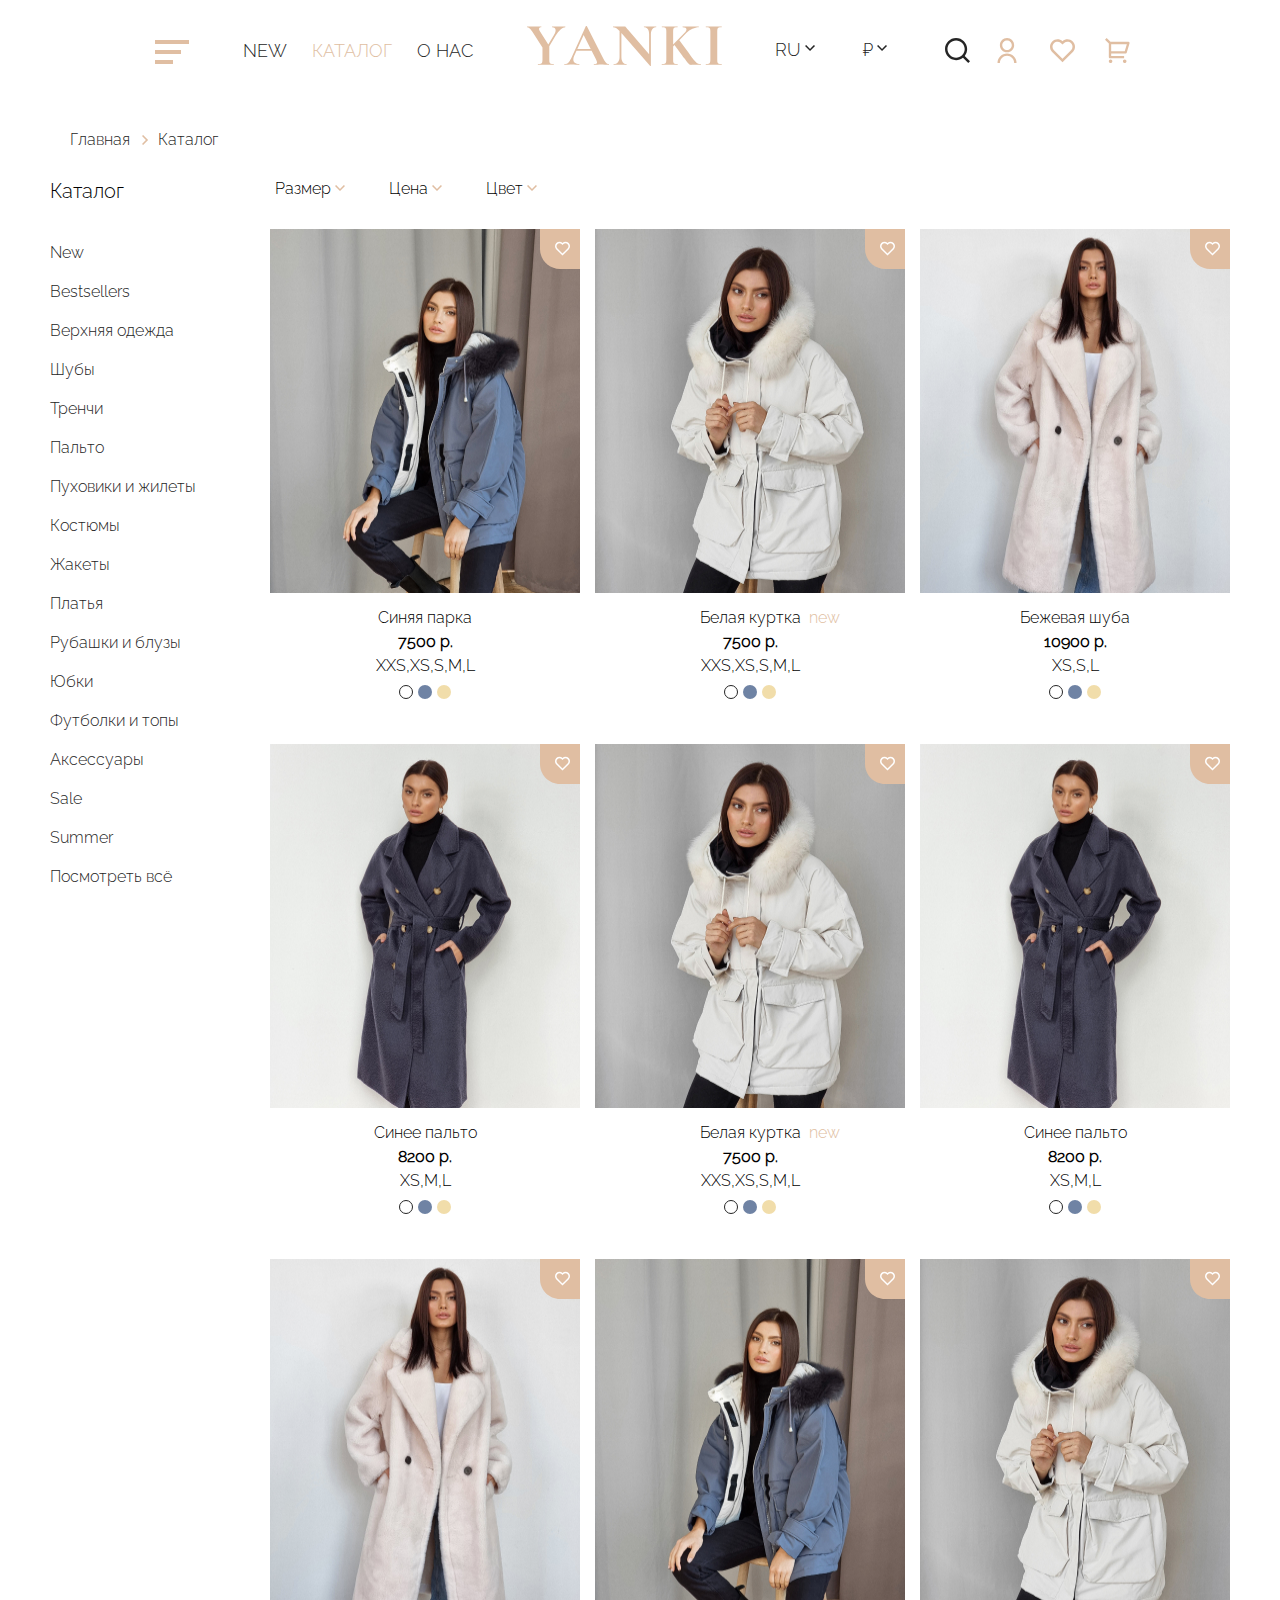
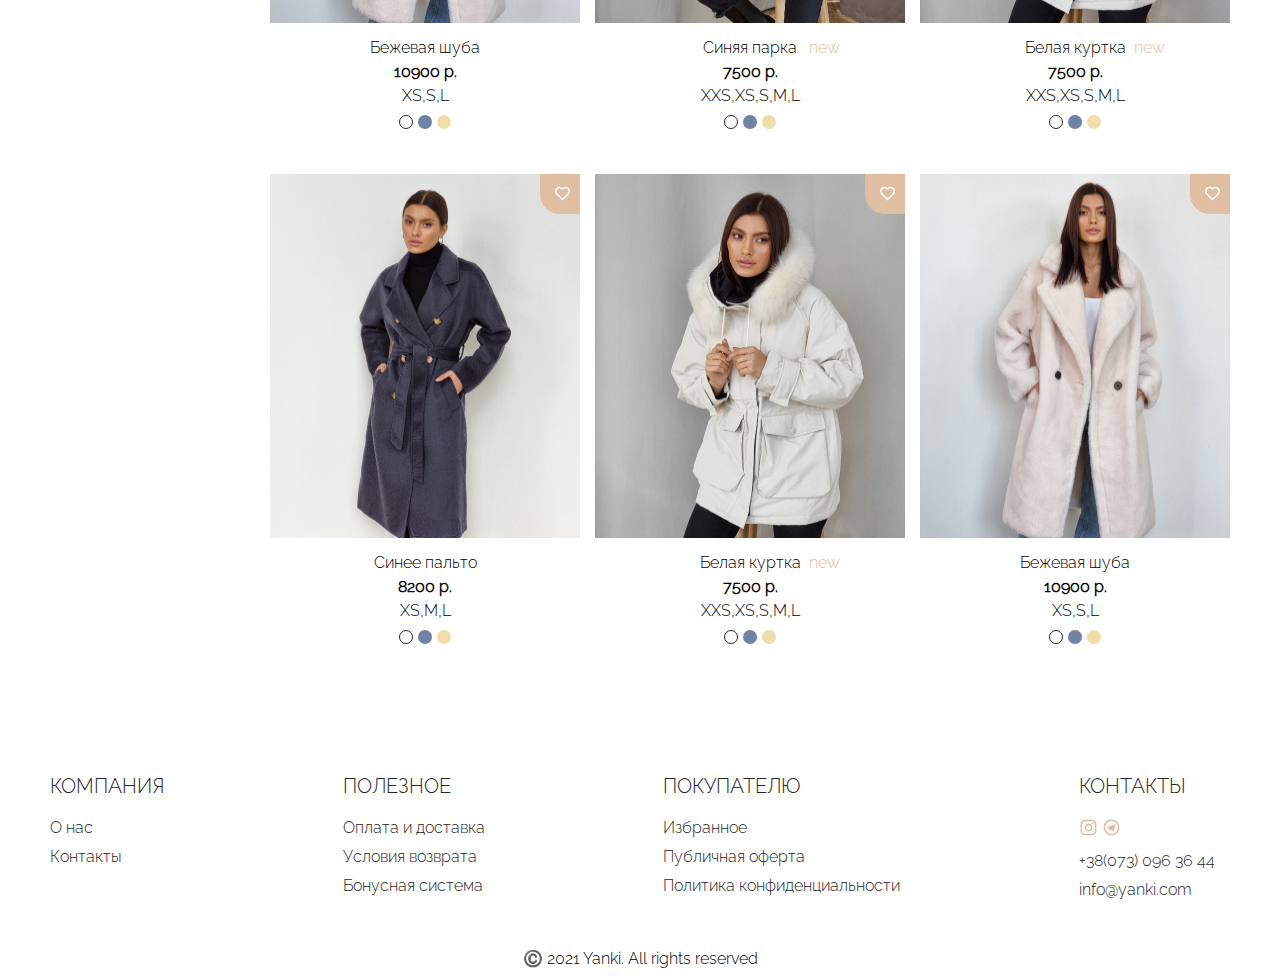
==== catalog.html @ 0de9059f "version13" ====
<!DOCTYPE html>
<html lang="ru">

<head>
    <meta charset="UTF-8">
    <meta name="viewport" content="width=device-width, initial-scale=1.0">
    <link rel="stylesheet" href="styles/style.css">
    <title>YANKI — Online fashion store | Catalog</title>
</head>

<body>
        <header class="header">
            <div class="header__inner header__catalog">
                <button class="header__burger-btn header__catalog-burger-btn" id="burger">
                    <span class="header__burger-item header__catalog-burger-item"></span>
                    <span class="header__burger-item header__catalog-burger-item"></span>
                    <span class="header__burger-item header__catalog-burger-item"></span>
                </button>
                <div class="header__menu-big header__catalog-menu-big">
                    <button class="header__menu-big-button header__catalog-menu-big-button" id="burger-close">
                        <span class="header__menu-big-btn header__catalog-menu-big-btn"></span>
                        <span class="header__menu-big-btn header__catalog-menu-big-btn"></span>
                    </button>                                                        
                    <ul class="header__menu-big-list header__catalog-menu-big-list">
                        <li class="header__menu-big-item header__hid">
                            <div class="header__hid header__srch"> 
                                <div class="">
                                    <input type="search" id="search-input" class="header__menu-search " placeholder="Введите ваш запрос">
                                    <div class="header__menu-search-icon">
                                        <svg width="20" height="20" viewBox="0 0 20 20" fill="none" xmlns="http://www.w3.org/2000/svg">
                                            <g clip-path="url(#clip0_443_88)">
                                            <path d="M15.7832 14.3911L20 18.6069L18.6069 20L14.3911 15.7832C12.8224 17.0407 10.8713 17.7246 8.86088 17.7218C3.96968 17.7218 0 13.7521 0 8.86088C0 3.96968 3.96968 0 8.86088 0C13.7521 0 17.7218 3.96968 17.7218 8.86088C17.7246 10.8713 17.0407 12.8224 15.7832 14.3911ZM13.8082 13.6605C15.0577 12.3756 15.7555 10.6532 15.7527 8.86088C15.7527 5.05267 12.6681 1.96909 8.86088 1.96909C5.05267 1.96909 1.96909 5.05267 1.96909 8.86088C1.96909 12.6681 5.05267 15.7527 8.86088 15.7527C10.6532 15.7555 12.3756 15.0577 13.6605 13.8082L13.8082 13.6605Z" fill="#252525"/>
                                            </g>
                                            <defs>
                                            <clipPath id="clip0_443_88">
                                            <rect width="20" height="20" fill="white"/>
                                            </clipPath>
                                            </defs>
                                            </svg>                                             
                                    </div>
                                </div>    
                                <div class="dropdown__currency header__hid" title="Изменить валюту" id="change-currency">
                                    <div class="dropdown__currency-button">
                                        <div class="dropdown__currency-btn">₽</div>
                                        <div class="dropdown__currency-icon">
                                            <svg width="18" height="18" viewBox="0 0 18 18" fill="none" xmlns="http://www.w3.org/2000/svg">
                                                <path d="M9 9.88906L12.8891 6L14 7.11094L9 12.1109L4 7.11094L5.11094 6L9 9.88906Z" fill="#E0BEA2"/>
                                                </svg>                               
                                        </div>
                                    </div> 
                                    <div class="dropdown__currency-content">
                                        <a href="#" class="dropdown__currency-item">$</a>
                                        <a href="#" class="dropdown__currency-item">€</a>
                                        <a href="#" class="dropdown__currency-item">₴</a>
                                    </div>
                                </div>                                    
                            </div>
                        </li> 
                        <li class="header__menu-big-item header__hid header__catalog-menu-big-item">
                            <a>
                                <img src="icons/login-burger.svg" alt="">
                                <span>ЛИЧНЫЙ КАБИНЕТ</span>
                            </a>  
                        </li>
                        <li class="header__menu-big-item header__hid header__catalog-menu-big-item">
                            <a href="catalog.html">NEW</a>
                        </li>
                        <li class="header__menu-big-item header__hid header__catalog-menu-big-item">
                            <a href="catalog.html">КАТАЛОГ</a>
                        </li>
                        <li class="header__menu-big-item header__hid header__catalog-menu-big-item">
                            <a href="">О НАС</a>
                        </li>                                                          
                        <li class="header__menu-big-item header__catalog-menu-big-item">
                            <a href="">ОПЛАТА И ДОСТАВКА</a>
                        </li>
                        <li class="header__menu-big-item header__catalog-menu-big-item">
                            <a href="info/obmen_i_vosvrat.html">УСЛОВИЯ ВОЗВРАТА</a>
                        </li>
                        <li class="header__menu-big-item header__catalog-menu-big-item">
                            <a href="#">КОНТАКТЫ</a>
                        </li>
                         <li class="header__menu-big-item header__menu-socials header__hid">
                            <div class="header__menu-icons">
                                <a href="https://www.instagram.com/" class="footer__col-item footer__contacts-item"><img src="icons/instagram.svg" alt="instagram"></a>
                                <a href="https://web.telegram.org/z/" class="footer__col-item footer__contacts-item "><img src="icons/telegram.svg" alt="telegram"></a>
                            </div>
                            <a href="tel:+380730963644" class="footer__col-item footer__contacts-item">+38(073) 096 36 44</a>
                            <a href="mailto:info@yanki.com" class="footer__col-item footer__contacts-item">info@yanki.com</a>
                         </li>                          
                    </ul>
                </div>

                <nav class="header__nav">                        
                    <ul class="header__nav-list header__hidden">
                        <li class="header__nav-item">
                            <a href="catalog.html">NEW</a>
                        </li>
                        <li class="header__nav-item">
                            <a href="catalog.html" class="header__nav-catalog">КАТАЛОГ</a>
                        </li>
                        <li class="header__nav-item">
                            <a href="#">О НАС</a>
                        </li>
                    </ul>
                    
                </nav>
                <div class="dropdown__lang header__hid" title="Изменить язык" id="change-lang">
                    <div class="dropdown__lang-button" id="drop-lang">
                        <a class="dropdown__lang-btn header__catalog-currency-btn">RU</a>
                        <div class="dropdown__lang-icon">
                            <svg width="19" height="18" viewBox="0 0 19 18" fill="none" xmlns="http://www.w3.org/2000/svg">
                                <path d="M9.0188 9.88906L12.9079 6L14.0188 7.11094L9.0188 12.1109L4.0188 7.11094L5.12973 6L9.0188 9.88906Z" fill="#252525"/>
                                </svg>
                                                                
                        </div>
                    </div>                            
                    <div class="dropdown__lang-content" id="lang-content">
                        <a href="#" class="dropdown__lang-item">EN</a>
                        <a href="#" class="dropdown__lang-item">EUR</a>
                        <a href="#" class="dropdown__lang-item">UAH</a>
                    </div>
                </div>
                <div class="header__logo logo">
                    <a href="index.html">
                        <svg width="195" height="40" viewBox="0 0 195 40" fill="none" xmlns="http://www.w3.org/2000/svg">
                            <path d="M38.26 0.42989C38.3419 0.42989 38.3828 0.552714 38.3828 0.798363C38.3828 1.04401 38.3419 1.16684 38.26 1.16684C36.9908 1.16684 35.435 1.9652 33.5926 3.56193C31.7503 5.11771 30.1126 7.08291 28.6796 9.45752L22.2927 20.1433V33.8383C22.2927 35.1075 22.3951 36.0287 22.5998 36.6018C22.8045 37.175 23.1935 37.564 23.7666 37.7687C24.3808 37.9734 25.3429 38.0757 26.653 38.0757C26.7758 38.0757 26.8373 38.1986 26.8373 38.4442C26.8373 38.6899 26.7758 38.8127 26.653 38.8127C25.3019 38.8127 24.2375 38.7922 23.4596 38.7513L18.8536 38.6899L14.3091 38.7513C13.4903 38.7922 12.3849 38.8127 10.9928 38.8127C10.911 38.8127 10.87 38.6899 10.87 38.4442C10.87 38.1986 10.911 38.0757 10.9928 38.0757C12.303 38.0757 13.2651 37.9734 13.8792 37.7687C14.4933 37.564 14.9028 37.175 15.1075 36.6018C15.3531 35.9877 15.4759 35.0665 15.4759 33.8383V21.433L6.50972 7.49232C4.99488 5.11771 3.72569 3.48004 2.70215 2.57933C1.71955 1.63767 0.880246 1.16684 0.184238 1.16684C0.0614125 1.16684 0 1.04401 0 0.798363C0 0.552714 0.0614125 0.42989 0.184238 0.42989L2.08802 0.491302C2.98874 0.573184 3.62334 0.614124 3.99181 0.614124C5.42477 0.614124 7.49232 0.573184 10.1945 0.491302L14.2477 0.42989C14.3296 0.42989 14.3705 0.552714 14.3705 0.798363C14.3705 1.04401 14.3296 1.16684 14.2477 1.16684C13.5517 1.16684 12.999 1.3306 12.5896 1.65814C12.2211 1.98567 12.0368 2.41556 12.0368 2.9478C12.0368 3.60287 12.3234 4.38076 12.8966 5.28148L21.3101 18.5466L26.9601 8.90481C28.0655 7.06244 28.6182 5.48619 28.6182 4.17605C28.6182 3.19345 28.3112 2.4565 27.697 1.9652C27.1238 1.43296 26.2845 1.16684 25.1791 1.16684C25.0563 1.16684 24.9949 1.04401 24.9949 0.798363C24.9949 0.552714 25.0563 0.42989 25.1791 0.42989L28.434 0.491302C30.3173 0.573184 31.9959 0.614124 33.4698 0.614124C34.1658 0.614124 35.0051 0.573184 35.9877 0.491302L38.26 0.42989Z" fill="#E0BEA2"/>
                            <path d="M81.765 38.0757C81.9697 38.0757 82.072 38.1986 82.072 38.4442C82.072 38.6899 81.9697 38.8127 81.765 38.8127C80.9461 38.8127 79.6769 38.7718 77.9574 38.6899C76.156 38.608 74.8663 38.567 74.0884 38.567C73.0649 38.567 71.8161 38.608 70.3422 38.6899C68.9502 38.7718 67.8448 38.8127 67.026 38.8127C66.8622 38.8127 66.7803 38.6899 66.7803 38.4442C66.7803 38.1986 66.8622 38.0757 67.026 38.0757C68.0905 38.0757 68.8479 37.9734 69.2982 37.7687C69.7895 37.523 70.0352 37.1136 70.0352 36.5404C70.0352 35.8444 69.6258 34.6776 68.8069 33.0399L64.6309 24.7492H49.5234L47.1283 30.0921C46.5961 31.2794 46.33 32.3849 46.33 33.4084C46.33 34.8823 46.8417 36.0287 47.8653 36.8475C48.9298 37.6663 50.3422 38.0757 52.1027 38.0757C52.3074 38.0757 52.4098 38.1986 52.4098 38.4442C52.4098 38.6899 52.3074 38.8127 52.1027 38.8127C51.3658 38.8127 50.3013 38.7718 48.9093 38.6899C47.3535 38.608 46.0024 38.567 44.8561 38.567C43.7506 38.567 42.42 38.608 40.8643 38.6899C39.4722 38.7718 38.3463 38.8127 37.4866 38.8127C37.3228 38.8127 37.2409 38.6899 37.2409 38.4442C37.2409 38.1986 37.3228 38.0757 37.4866 38.0757C38.6329 38.0757 39.5951 37.8506 40.373 37.4002C41.1508 36.9089 41.9287 36.0696 42.7066 34.8823C43.4845 33.654 44.4057 31.8526 45.4702 29.478L58.7967 0.184239C58.8786 0.0614129 59.0628 0 59.3494 0C59.6769 0 59.8612 0.0614129 59.9021 0.184239L75.2552 30.3992C76.6882 33.306 77.8755 35.3122 78.8172 36.4176C79.7588 37.523 80.7414 38.0757 81.765 38.0757ZM50.3218 23.0297H63.7097L56.6473 9.02764L50.3218 23.0297Z" fill="#E0BEA2"/>
                            <path d="M129.164 0.42989C129.246 0.42989 129.287 0.552714 129.287 0.798363C129.287 1.04401 129.246 1.16684 129.164 1.16684C127.527 1.16684 126.237 1.8219 125.295 3.13204C124.354 4.40123 123.883 6.12078 123.883 8.29069V39.7339C123.883 39.8567 123.781 39.9386 123.576 39.9795C123.412 40.0205 123.289 40 123.207 39.9181L94.4049 7.12385V31.0133C94.4049 33.1832 94.8553 34.9028 95.756 36.172C96.6567 37.4411 97.9054 38.0757 99.5021 38.0757C99.584 38.0757 99.625 38.1986 99.625 38.4442C99.625 38.6899 99.584 38.8127 99.5021 38.8127C98.3558 38.8127 97.4755 38.7922 96.8614 38.7513L93.5451 38.6899L89.7376 38.7513C89.0415 38.7922 88.0385 38.8127 86.7283 38.8127C86.6055 38.8127 86.5441 38.6899 86.5441 38.4442C86.5441 38.1986 86.6055 38.0757 86.7283 38.0757C88.5298 38.0757 89.9423 37.4411 90.9658 36.172C92.0303 34.9028 92.5625 33.1832 92.5625 31.0133V5.03582C91.2115 3.56192 90.0446 2.55885 89.062 2.02661C88.1204 1.45343 87.1378 1.16684 86.1142 1.16684C86.0323 1.16684 85.9914 1.04401 85.9914 0.798363C85.9914 0.552714 86.0323 0.42989 86.1142 0.42989L88.6935 0.491302C89.2258 0.532243 90.0037 0.552714 91.0272 0.552714L95.6946 0.491302C96.2678 0.450361 96.9638 0.42989 97.7826 0.42989C98.1101 0.42989 98.3558 0.511772 98.5195 0.675537C98.6833 0.839303 98.9699 1.18731 99.3793 1.71955C100.075 2.66121 100.567 3.2958 100.853 3.62334L122.102 28.1269V8.29069C122.102 6.07984 121.652 4.33982 120.751 3.07063C119.85 1.80143 118.601 1.16684 117.005 1.16684C116.923 1.16684 116.882 1.04401 116.882 0.798363C116.882 0.552714 116.923 0.42989 117.005 0.42989L119.645 0.491302C120.956 0.573184 122.061 0.614124 122.962 0.614124C123.781 0.614124 124.927 0.573184 126.401 0.491302L129.164 0.42989Z" fill="#E0BEA2"/>
                            <path d="M173.771 38.0757C173.894 38.0757 173.956 38.1986 173.956 38.4442C173.956 38.6899 173.894 38.8127 173.771 38.8127H166.893C166.238 38.8127 165.685 38.8332 165.235 38.8741C164.785 38.9151 164.416 38.9355 164.13 38.9355C163.475 38.9355 162.901 38.7922 162.41 38.5056C161.96 38.1781 161.387 37.6049 160.691 36.7861C160.036 35.9673 158.848 34.391 157.129 32.0573C156.924 31.7707 156.678 31.4637 156.392 31.1361C156.146 30.7677 155.859 30.3582 155.532 29.9079L147.487 19.0993L146.136 20.4504V33.8383C146.136 35.1075 146.238 36.0287 146.443 36.6018C146.648 37.175 147.037 37.564 147.61 37.7687C148.224 37.9734 149.186 38.0757 150.496 38.0757C150.66 38.0757 150.742 38.1986 150.742 38.4442C150.742 38.6899 150.66 38.8127 150.496 38.8127C149.145 38.8127 148.081 38.7922 147.303 38.7513L142.697 38.6899L138.152 38.7513C137.333 38.7922 136.228 38.8127 134.836 38.8127C134.754 38.8127 134.713 38.6899 134.713 38.4442C134.713 38.1986 134.754 38.0757 134.836 38.0757C136.146 38.0757 137.108 37.9734 137.722 37.7687C138.336 37.564 138.746 37.175 138.951 36.6018C139.196 35.9877 139.319 35.0665 139.319 33.8383V5.4043C139.319 4.17605 139.196 3.27534 138.951 2.70215C138.746 2.12897 138.336 1.74002 137.722 1.53531C137.149 1.28966 136.228 1.16684 134.959 1.16684C134.836 1.16684 134.775 1.04401 134.775 0.798363C134.775 0.552714 134.836 0.42989 134.959 0.42989L138.214 0.491302C140.097 0.573184 141.591 0.614124 142.697 0.614124C143.925 0.614124 145.481 0.573184 147.364 0.491302L150.496 0.42989C150.619 0.42989 150.68 0.552714 150.68 0.798363C150.68 1.04401 150.619 1.16684 150.496 1.16684C149.227 1.16684 148.285 1.28966 147.671 1.53531C147.098 1.78096 146.689 2.21085 146.443 2.82497C146.238 3.39816 146.136 4.29887 146.136 5.52712V18.5466L157.681 6.75538C158.869 5.56807 159.462 4.48311 159.462 3.50051C159.462 2.76356 159.135 2.19038 158.48 1.78096C157.825 1.37155 156.903 1.16684 155.716 1.16684C155.593 1.16684 155.532 1.04401 155.532 0.798363C155.532 0.552714 155.593 0.42989 155.716 0.42989L158.603 0.491302C160.404 0.573184 162.083 0.614124 163.638 0.614124C165.317 0.614124 167.057 0.573184 168.858 0.491302L171.622 0.42989C171.745 0.42989 171.806 0.552714 171.806 0.798363C171.806 1.04401 171.745 1.16684 171.622 1.16684C169.739 1.16684 167.671 1.71955 165.419 2.82497C163.168 3.88946 161.12 5.32242 159.278 7.12385L152.338 14.1863L161.428 26.4688C164.089 30.2764 166.074 32.9785 167.385 34.5752C168.736 36.131 169.821 37.1136 170.639 37.523C171.458 37.8915 172.502 38.0757 173.771 38.0757Z" fill="#E0BEA2"/>
                            <path d="M190.247 33.8383C190.247 35.1075 190.349 36.0287 190.554 36.6018C190.759 37.175 191.147 37.564 191.721 37.7687C192.335 37.9734 193.297 38.0757 194.607 38.0757C194.73 38.0757 194.791 38.1986 194.791 38.4442C194.791 38.6899 194.73 38.8127 194.607 38.8127C193.256 38.8127 192.191 38.7922 191.414 38.7513L186.746 38.6899L182.202 38.7513C181.383 38.7922 180.277 38.8127 178.885 38.8127C178.804 38.8127 178.763 38.6899 178.763 38.4442C178.763 38.1986 178.804 38.0757 178.885 38.0757C180.196 38.0757 181.158 37.9734 181.772 37.7687C182.386 37.564 182.795 37.175 183 36.6018C183.246 35.9877 183.369 35.0665 183.369 33.8383V5.4043C183.369 4.17605 183.246 3.27534 183 2.70215C182.795 2.12897 182.386 1.74002 181.772 1.53531C181.158 1.28966 180.196 1.16684 178.885 1.16684C178.804 1.16684 178.763 1.04401 178.763 0.798363C178.763 0.552714 178.804 0.42989 178.885 0.42989L182.202 0.491302C184.085 0.573184 185.6 0.614124 186.746 0.614124C188.015 0.614124 189.592 0.573184 191.475 0.491302L194.607 0.42989C194.73 0.42989 194.791 0.552714 194.791 0.798363C194.791 1.04401 194.73 1.16684 194.607 1.16684C193.338 1.16684 192.396 1.28966 191.782 1.53531C191.168 1.78096 190.759 2.21085 190.554 2.82497C190.349 3.39816 190.247 4.29887 190.247 5.52712V33.8383Z" fill="#E0BEA2"/>
                            </svg>                            
                    </a>
                </div>
                <div class="header__dropdown dropdown header__inactive">
                    <div class="dropdown__lang" title="Изменить язык" id="change-lang">
                        <div class="dropdown__lang-button">
                            <div class="dropdown__lang-btn header__catalog-currency-btn">RU</div>
                            <div class="dropdown__lang-icon">
                                <svg width="19" height="18" viewBox="0 0 19 18" fill="none" xmlns="http://www.w3.org/2000/svg">
                                    <path d="M9.0188 9.88906L12.9079 6L14.0188 7.11094L9.0188 12.1109L4.0188 7.11094L5.12973 6L9.0188 9.88906Z" fill="#252525"/>
                                    </svg>                                                                    
                            </div>
                        </div>                            
                        <div class="dropdown__lang-content">
                            <a href="#" class="dropdown__lang-item">EN</a>
                            <a href="#" class="dropdown__lang-item">EUR</a>
                            <a href="#" class="dropdown__lang-item">UAH</a>
                        </div>
                    </div>
                    <div class="dropdown__currency header__hidden" title="Изменить валюту" id="change-currency">
                        <div class="dropdown__currency-button">
                            <div class="dropdown__currency-btn header__catalog-currency-btn">₽</div>
                            <div class="dropdown__currency-icon">
                                <svg width="19" height="18" viewBox="0 0 19 18" fill="none" xmlns="http://www.w3.org/2000/svg">
                                    <path d="M9.0188 9.88906L12.9079 6L14.0188 7.11094L9.0188 12.1109L4.0188 7.11094L5.12973 6L9.0188 9.88906Z" fill="#252525"/>
                                    </svg>                                                                   
                            </div>
                        </div> 
                        <div class="dropdown__currency-content">
                            <a href="#" class="dropdown__currency-item">$</a>
                            <a href="#" class="dropdown__currency-item">€</a>
                            <a href="#" class="dropdown__currency-item">₴</a>
                        </div>
                    </div>
                </div>
                <div class="header__user-nav">
                    <a class="header__user-item--search header__hidden">
                        <img src="icons/search-burger.svg" alt="" class="header__user-search-icon">
                        <input type="search" id="search-input" class="header__user-search" placeholder="Введите ваш запрос">
                    </a>
                    <a class="header__user-item header__hidden">
                        <img src="icons/login-color.svg" alt="">
                    </a>
                    <a class="header__user-item">
                        <img src="icons/fav-color.svg" alt="">
                    </a>
                    <a class="header__user-item">
                        <img src="icons/basket-color.svg" alt="">
                    </a>
                </div>
            </div>
        </header>
    <main>
        <div class="catalog">
            <div class="wrapper catalog__wrapper">
                <div class="catalog__breadcrumbs">
                    <div class="breadcrumbs">
                        <a href="index.html" class="breadcrumbs__item">Главная</a>
                        <div class="breadcrumbs__delimiter"></div>
                        <a href="catalog.html" class="breadcrumbs__item">Каталог</a>
                        <a href="" class="breadcrumbs__item"></a>
                    </div>
                </div>
                <div class="catalog__columns">
                    <div class="catalog-column--sidebar">
                        <div class="sidebar">
                            <div class="sidebar__button">
                                <div class="sidebar__heading">Каталог</div>
                                <div class="sidebar__icon">
                                    <svg width="18" height="18" viewBox="0 0 18 18" fill="none" xmlns="http://www.w3.org/2000/svg">
                                        <path d="M9 9.88903L12.8891 5.99997L14 7.11091L9 12.1109L4 7.1109L5.11094 5.99997L9 9.88903Z" fill="white"/>
                                        </svg>
                                </div>                                                                   
                            </div>                            
                            <div class="sidebar__items">
                                <a href="" class="sidebar__item">New</a>
                                <a href="" class="sidebar__item">Bestsellers</a>
                                <a href="" class="sidebar__item">Верхняя одежда</a>
                                <a href="" class="sidebar__item">Шубы</a>
                                <a href="" class="sidebar__item">Тренчи</a>
                                <a href="" class="sidebar__item">Пальто</a>
                                <a href="" class="sidebar__item">Пуховики и жилеты</a>
                                <a href="" class="sidebar__item">Костюмы</a>
                                <a href="" class="sidebar__item">Жакеты</a>
                                <a href="" class="sidebar__item">Платья</a>
                                <a href="" class="sidebar__item">Рубашки и блузы</a>
                                <a href="" class="sidebar__item">Юбки</a>
                                <a href="" class="sidebar__item">Футболки и топы</a>
                                <a href="" class="sidebar__item">Аксессуары</a>
                                <a href="" class="sidebar__item">Sale</a>
                                <a href="" class="sidebar__item">Summer</a>
                                <a href="catalog.html" class="sidebar__item">Посмотреть всё</a>
                            </div>
                        </div>
                    </div>
                    <div class="catalog__column catalog-list">
                        <div class="catalog-list__filters">
                            <div class="filters">
                                <div class="filters__size filters__inner" id="change-size">
                                    <div class="filters__size-button filters__button">
                                        <div class="filters__size-btn">Размер</div>
                                        <div class="filters__size-icon">
                                            <svg width="18" height="18" viewBox="0 0 18 18" fill="none" xmlns="http://www.w3.org/2000/svg">
                                                <path d="M9 9.88906L12.8891 6L14 7.11094L9 12.1109L4 7.11094L5.11094 6L9 9.88906Z" fill="#E0BEA2"/>
                                                </svg>                                                                                   
                                        </div>
                                    </div> 
                                    <div class="filters__size-content filters__content">
                                        <div class="filters__size-item">XXS</div>
                                        <div class="filters__size-item">XS</div>
                                        <div class="filters__size-item">S</div>
                                        <div class="filters__size-item">M</div>
                                        <div class="filters__size-item">L</div>
                                    </div>
                                </div>
                                
                                <div class="filters__price filters__inner" id="change-price">
                                    <div class="filters__price-button filters__button">
                                        <div class="filters__price-btn">Цена</div>
                                        <div class="filters__price-icon">
                                            <svg width="18" height="18" viewBox="0 0 18 18" fill="none" xmlns="http://www.w3.org/2000/svg">
                                                <path d="M9 9.88906L12.8891 6L14 7.11094L9 12.1109L4 7.11094L5.11094 6L9 9.88906Z" fill="#E0BEA2"/>
                                                </svg>                                                                                   
                                        </div>
                                    </div> 
                                    <div class="filters__price-content filters__content">
                                        <div class="filters__price-item">0 ₽ - 2 499 ₽</div>
                                        <div class="filters__price-item">2 500 ₽ - 4 999 ₽</div>
                                        <div class="filters__price-item">5 000 ₽ - 7 499 ₽</div>
                                        <div class="filters__price-item">7 500 ₽ - 9 999 ₽</div>
                                        <div class="filters__price-item">10 000 ₽ - 12 449 ₽</div>
                                        <div class="filters__price-item">12 500 ₽ - 14 999 ₽</div>
                                        <div class="filters__price-item">15 000 ₽ - 17 499 ₽</div>
                                        <div class="filters__price-item">17 000 ₽ - 19 999 ₽</div>
                                    </div>
                                </div>

                                <div class="filters__colors filters__inner" id="change-price">
                                    <div class="filters__colors-button filters__button">
                                        <div class="filters__colors-btn">Цвет</div>
                                        <div class="filters__colors-icon">
                                            <svg width="18" height="18" viewBox="0 0 18 18" fill="none" xmlns="http://www.w3.org/2000/svg">
                                                <path d="M9 9.88906L12.8891 6L14 7.11094L9 12.1109L4 7.11094L5.11094 6L9 9.88906Z" fill="#E0BEA2"/>
                                                </svg>                                                                                   
                                        </div>
                                    </div> 
                                    <div class="filters__colors-content filters__content">
                                        <div class="filters__colors-item">Бежевый</div>
                                        <div class="filters__colors-item">Белый</div>
                                        <div class="filters__colors-item">Голубой</div>
                                        <div class="filters__colors-item">Зеленый</div>
                                        <div class="filters__colors-item">Коричневый</div>
                                        <div class="filters__colors-item">Кофейный</div>
                                        <div class="filters__colors-item">Молочный</div>
                                        <div class="filters__colors-item">Оранжевый</div>
                                        <div class="filters__colors-item">Серый</div>
                                        <div class="filters__colors-item">Синий</div>
                                        <div class="filters__colors-item">Желтый</div>
                                        <div class="filters__colors-item">Фиолетовый</div>
                                        <div class="filters__colors-item">Черный</div>
                                    </div>
                                </div>                        
                              </div>
                        </div>
                        <section class="shop-items"></section>
                        <template id="item-template" class="catalog-list__template">
                            <div class="catalog-list__shop-item" id="shop-item">
                                <div class="catalog-list__photo">
                                    <img src="" class="" id="shop-image"  class="catalog-list__image">
                                    <div class="catalog-list__heart">
                                        <img src="icons/heart-bg.svg" alt="">
                                    </div>   
                                </div>                                                           
                              <div class="catalog-list__content">
                                <div class="catalog-list__tags" id="shop-tag"></div>
                                <h2 class="catalog-list__title" id="shop-title"></h2>
                                <span class="catalog-list__price" id="shop-price"></span>
                                <span class="catalog-list__size" id="shop-size"></span>
                                <span class="catalog-list__colors" id="shop-colors">
                                    <span class="catalog-list__colors catalog-list__colors--white"></span>
                                    <span class="catalog-list__colors catalog-list__colors--blue"></span>
                                    <span class="catalog-list__colors catalog-list__colors--yellow"></span>
                                </span>
                              </div>
                            </div>
                        </template>
                    </div>
                </div>
            </div>
        </div>
        </div>
    </main>
    <footer class="footer">
        <div class="wrapper">
            <div class="footer__container">

                <div class="footer__col footer__company-col">
                    <div class="footer__company-button footer__button">
                        <div class="footer__col-heading">Компания</div>  
                        <div class="footer__icon footer__company-icon">
                            <svg width="18" height="18" viewBox="0 0 18 18" fill="none" xmlns="http://www.w3.org/2000/svg">
                            <path d="M9 9.88906L12.8891 6L14 7.11094L9 12.1109L4 7.11094L5.11094 6L9 9.88906Z" fill="#E0BEA2"/>
                            </svg>
                        </div>
                    </div>
                    <div class="footer__content footer__company-content">
                        <a href="" class="footer__col-item footer__company-item">О нас</a>
                        <a href="" class="footer__col-item footer__company-item">Контакты</a>
                    </div>
                </div>

                <div class="footer__col footer__help-col">
                    <div class="footer__help-button footer__button">
                        <div class="footer__col-heading">Полезное</div>  
                        <div class="footer__icon footer__help-icon">
                            <svg width="18" height="18" viewBox="0 0 18 18" fill="none" xmlns="http://www.w3.org/2000/svg">
                            <path d="M9 9.88906L12.8891 6L14 7.11094L9 12.1109L4 7.11094L5.11094 6L9 9.88906Z" fill="#E0BEA2"/>
                            </svg>
                        </div>
                    </div>
                    <div class="footer__content footer__help-content">
                        <a href="" class="footer__col-item footer__user-info-item">Оплата и доставка</a>
                        <a href="info/obmen_i_vosvrat.html" class="footer__col-item footer__user-info-item">Условия возврата</a>
                        <a href="" class="footer__col-item footer__user-info-item">Бонусная система</a>
                    </div>                        
                </div>

                <div class="footer__col footer__user-info-col">
                    <div class="footer__user-info-button footer__button">
                        <div class="footer__col-heading">Покупателю</div>  
                        <div class="footer__icon footer__user-info-icon">
                            <svg width="18" height="18" viewBox="0 0 18 18" fill="none" xmlns="http://www.w3.org/2000/svg">
                            <path d="M9 9.88906L12.8891 6L14 7.11094L9 12.1109L4 7.11094L5.11094 6L9 9.88906Z" fill="#E0BEA2"/>
                            </svg>
                        </div>
                    </div>
                    <div class="footer__content footer__user-info-content">
                        <a href="" class="footer__col-item footer__user-info-item">Избранное</a>
                        <a href="" class="footer__col-item footer__user-info-item">Публичная оферта</a>
                        <a href="" class="footer__col-item footer__user-info-item">Политика конфиденциальности</a>
                    </div>                        
                </div>

                <div class="footer__col footer__contacts-col">
                    <div class="footer__col-heading footer__contacts-heading">Контакты</div>
                    <div class="footer__socials footer__contacts-socials">
                        <a href="https://www.instagram.com/" class="footer__col-item footer__contacts-item"><img src="icons/instagram.svg" alt="instagram"></a>
                        <a href="https://web.telegram.org/z/" class="footer__col-item footer__contacts-item"><img src="icons/telegram.svg" alt="telegram"></a>
                    </div>
                    <a href="tel:+380730963644" class="footer__col-item footer__contacts-item">+38(073) 096 36 44</a>
                    <a href="mailto:info@yanki.com" class="footer__col-item footer__contacts-item">info@yanki.com</a>
                </div>
            </div>
            <div class="footer__rights">©️ 2021 Yanki. All rights reserved</div>
        </div>
    </footer>

</body>
<script src="https://code.jquery.com/jquery-3.7.1.min.js"></script>
<script src="scripts/main.js"></script>
<script src="scripts/catalog.js"></script>
<script src="scripts/slick.min.js"></script>
<script src="scripts/slider.js"></script>
</html>
---- styles/style.css ----
.banner {
  padding: 329px 0 453px 0;
  color: var(--color1);
}
.banner__title {
  margin: 0 auto 41px;
  font-size: 2.9rem;
  line-height: 54px;
  font-weight: 300;
}
.banner__txt {
  text-transform: uppercase;
  position: relative;
}
.banner__txt::after {
  content: "";
  background-image: url("../icons/arrow-right.svg");
  background-repeat: no-repeat;
  position: absolute;
  display: block;
  width: 20px;
  height: 20px;
  right: calc(50% - 105px);
  top: 0;
}
.banner__txt::before {
  content: "";
  height: 1px;
  width: 120px;
  background-color: var(--color1);
  position: absolute;
  top: -20px;
  left: calc(50% - 50px);
}
.banner__txt:hover::after {
  background-image: url("../icons/arrow-right-hover.svg");
  background-repeat: no-repeat;
  position: absolute;
  display: block;
  width: 20px;
  height: 20px;
  right: calc(50% - 105px);
  top: 0;
}

@media screen and (max-width: 420px) {
  .banner {
    padding: 329px 20px 453px;
  }
}
:root {
  --color1: #FFFFFF;
  --color2: rgba(224, 190, 162, 0.75);
  --color3: #E0BEA2;
  --color4: #252525;
  --color5: #6F83A4;
}

* {
  margin: 0;
  padding: 0;
  box-sizing: border-box;
}

@font-face {
  font-family: "Raleway-Light";
  src: url(../fonts/static/Raleway-Light.ttf);
  font-weight: 300;
}
@font-face {
  font-family: "Raleway-ExtraLight";
  src: url(../fonts/static/Raleway-ExtraLight.ttf);
}
a {
  text-decoration: none;
  color: var(--color1);
}

html {
  font-size: 16px;
  font-family: "Raleway-Light", "Raleway-ExtraLight", sans-serif;
  text-align: center;
}

.wrapper {
  max-width: 1440px;
  margin: 0 auto;
  padding: 0 150px;
}

@media (max-width: 1300px) {
  .wrapper {
    padding: 0 50px;
  }
}
@media (max-width: 1000px) {
  .wrapper {
    padding: 0 50px;
  }
}
@media (max-width: 700px) {
  .wrapper {
    padding: 0 20px;
  }
}
.breadcrumbs {
  display: flex;
  align-items: center;
  max-width: 1140px;
  margin: 0 auto;
  padding: 30px 0;
}
.breadcrumbs__item {
  color: var(--color4);
}
.breadcrumbs__item:not(:last-of-type) {
  margin-right: 28px;
}
.breadcrumbs__delimiter {
  position: relative;
}
.breadcrumbs__delimiter::after {
  content: "";
  background-image: url(../icons/delimiter-arrow.svg);
  background-repeat: no-repeat;
  display: block;
  position: absolute;
  width: 18px;
  height: 18px;
  left: -16px;
  top: -4.5px;
}

.button {
  height: 50px;
  color: var(--color1);
  background-color: var(--color3);
  border: none;
  text-transform: uppercase;
  margin-bottom: 20px;
  cursor: pointer;
}
.button:hover {
  background-color: rgb(204, 168, 138);
}

.catalog-list__shop-item {
  max-width: 310px;
  display: flex;
  flex-direction: column;
  cursor: pointer;
  position: relative;
  margin-bottom: 30px;
}
.catalog-list__photo {
  margin-bottom: 15px;
}
.catalog-list__photo img {
  width: 100%;
  height: 100%;
}
.catalog-list__heart {
  position: absolute;
  right: 0;
  top: 0;
}
.catalog-list__heart::after {
  content: "";
  background-image: url(../icons/heart.svg);
  background-repeat: no-repeat;
  position: relative;
  width: 15px;
  height: 15px;
  display: block;
  top: -32px;
  right: -15px;
}
.catalog-list__content {
  display: flex;
  flex-direction: column;
  position: relative;
}
.catalog-list__title {
  font-size: 1rem;
  font-weight: 300;
}
.catalog-list__tags {
  position: absolute;
  color: var(--color3);
  right: calc(50% - 90px);
}
.catalog-list__price {
  font-weight: 700;
  margin: 5px 0;
}
.catalog-list__colors {
  margin-top: 5px;
  display: flex;
  justify-content: center;
}
.catalog-list__colors--white {
  width: 14px;
  height: 14px;
  background-color: var(--color1);
  border-radius: 50%;
  border: 1px solid var(--color4);
  margin-right: 5px;
}
.catalog-list__colors--blue {
  width: 14px;
  height: 14px;
  background-color: #6F83A4;
  border-radius: 50%;
  margin-right: 5px;
}
.catalog-list__colors--yellow {
  width: 14px;
  height: 14px;
  background-color: #F1DDAA;
  border-radius: 50%;
}

.catalog {
  padding-bottom: 100px;
}
.catalog__columns {
  display: flex;
  justify-content: space-between;
}

@media screen and (max-width: 1350px) {
  .catalog__wrapper {
    padding: 0 50px;
  }
}
@media screen and (max-width: 1150px) {
  .catalog__columns {
    flex-direction: column;
  }
}
@media screen and (max-width: 1050px) {
  .catalog__wrapper {
    padding: 0 20px;
  }
}
.categories {
  padding: 89px 0 111px;
}
.categories__heading {
  margin-bottom: 50px;
  font-size: 2.2rem;
  color: var(--color4);
  font-weight: 300;
  text-align: left;
}

.category-slide {
  overflow: hidden;
  cursor: pointer;
  position: relative;
}
.category-slide:not(:last-child) {
  margin-right: 15px;
}
.category-slide__image-box {
  overflow: hidden;
}
.category-slide__image img {
  max-width: 273.75px;
  max-height: 450px;
  height: 100%;
  width: 100%;
  -o-object-fit: contain;
     object-fit: contain;
  -o-object-position: top;
     object-position: top;
}
.category-slide__text {
  display: flex;
  justify-content: center;
  align-items: center;
  color: var(--color1);
  text-align: justify;
  font-size: 1.25rem;
  position: absolute;
  width: 100%;
  height: 40px;
  bottom: 0;
  padding: 10px;
  background: rgba(224, 190, 162, 0.75);
}

.category-slider {
  display: flex;
}
.category-slider__arrows {
  position: relative;
}
.category-slider__arrows .slick-arrow {
  position: absolute;
  z-index: 1;
  background-color: var(--color3);
  width: 40px;
  height: 40px;
  font-size: 0;
  border: none;
  cursor: pointer;
}
.category-slider__arrows .slick-next {
  right: 3%;
  bottom: -250px;
}
.category-slider__arrows .slick-next::after {
  content: "";
  background-image: url("../icons/arrow-next.svg");
  background-repeat: no-repeat;
  width: 24px;
  height: 30px;
  position: absolute;
  top: 6px;
  right: 5px;
}
.category-slider__arrows .slick-prev {
  left: 2%;
  bottom: -250px;
}
.category-slider__arrows .slick-prev::after {
  content: "";
  background-image: url("../icons/arrow-prev.svg");
  width: 24px;
  height: 30px;
  position: absolute;
  background-repeat: no-repeat;
  top: 6px;
  right: 7px;
}

@media (max-width: 800px) {
  .category-slider__arrows .slick-next {
    bottom: -200px;
  }
  .category-slider__arrows .slick-prev {
    bottom: -200px;
  }
}
@media (max-width: 600px) {
  .category-slider__arrows .slick-next {
    right: 30px;
  }
}
@media (max-width: 400px) {
  .category-slider__arrows .slick-next {
    bottom: -150px;
  }
  .category-slider__arrows .slick-prev {
    bottom: -150px;
  }
}
.container-background {
  background-image: url(../img/banner.jpg);
  background-repeat: no-repeat;
  background-size: cover;
}

.dropdown__lang {
  margin-right: 43px;
  position: relative;
}
.dropdown__lang:hover .dropdown__lang-content {
  display: block;
}
.dropdown__lang:hover .dropdown__lang-icon {
  transform: rotate(180deg);
}
.dropdown__lang-button {
  display: flex;
  cursor: pointer;
}
.dropdown__lang-button:hover {
  border-bottom: 1px solid var(--color3);
}
.dropdown__lang-btn {
  font-size: 1.15rem;
}
.dropdown__lang-icon {
  transition: all 0.5s;
}
.dropdown__lang-content {
  display: none;
  position: absolute;
  min-width: 40px;
  z-index: 1;
}
.dropdown__lang-item {
  display: block;
  border-bottom: none;
  font-size: 1.15rem;
}
.dropdown__lang-item:hover {
  border-bottom: 1px solid var(--color3);
}
.dropdown__lang-item:not(:last-child) {
  margin-bottom: 6px;
}
.dropdown__lang-item:first-child {
  margin-top: 6px;
}
.dropdown__currency {
  position: relative;
}
.dropdown__currency:hover .dropdown__currency-content {
  display: block;
}
.dropdown__currency:hover .dropdown__currency-icon {
  transform: rotate(180deg);
}
.dropdown__currency-button {
  display: flex;
  cursor: pointer;
}
.dropdown__currency-button:hover {
  border-bottom: 1px solid var(--color3);
}
.dropdown__currency-btn {
  font-size: 1.15rem;
}
.dropdown__currency-icon {
  transition: all 0.5s;
}
.dropdown__currency-content {
  display: none;
  position: absolute;
  min-width: 30px;
  z-index: 1;
}
.dropdown__currency-item {
  display: block;
  border-bottom: none;
  font-size: 1.15rem;
}
.dropdown__currency-item:hover {
  border-bottom: 1px solid var(--color3);
}
.dropdown__currency-item:not(:last-child) {
  margin-bottom: 6px;
}
.dropdown__currency-item:first-child {
  margin-top: 6px;
}

@media screen and (max-width: 1200px) {
  .dropdown__lang {
    margin-right: 23px;
  }
}
@media screen and (max-width: 800px) {
  .dropdown {
    margin-right: 10px;
  }
}
.filters {
  display: flex;
  padding-bottom: 30px;
}
.filters__inner {
  display: flex;
}
.filters__inner:not(:last-child) {
  margin-right: 30px;
}
.filters__button {
  display: flex;
  cursor: pointer;
  height: 20px;
  padding: 0 5px;
}
.filters__size {
  position: relative;
}
.filters__size:hover .filters__size-content {
  display: block;
}
.filters__size:hover .filters__size-icon {
  transform: rotate(180deg);
}
.filters__content {
  top: 20px;
  padding: 10px;
}
.filters__size-icon {
  transition: all 0.5s;
}
.filters__size-content {
  background-color: var(--color1);
  display: none;
  position: absolute;
  top: 20px;
  min-width: 85px;
  z-index: 1;
  border-radius: 10px;
  border: 1px solid var(--color3);
}
.filters__size-item {
  display: block;
  border-bottom: none;
}
.filters__size-item:hover {
  border-bottom: 1px solid var(--color3);
}
.filters__size-item:not(:last-child) {
  margin-bottom: 6px;
}
.filters__price {
  position: relative;
}
.filters__price:hover .filters__price-content {
  display: block;
}
.filters__price:hover .filters__price-icon {
  transform: rotate(180deg);
}
.filters__price-icon {
  transition: all 0.5s;
}
.filters__price-content {
  background-color: var(--color1);
  display: none;
  position: absolute;
  min-width: 160px;
  z-index: 1;
  border: 1px solid var(--color3);
  border-radius: 5px;
}
.filters__price-item {
  display: block;
  border-bottom: none;
}
.filters__price-item:hover {
  border-bottom: 1px solid var(--color3);
}
.filters__price-item:not(:last-child) {
  margin-bottom: 6px;
}
.filters__colors {
  position: relative;
}
.filters__colors:hover .filters__colors-content {
  display: block;
}
.filters__colors:hover .filters__colors-icon {
  transform: rotate(180deg);
}
.filters__colors-icon {
  transition: all 0.5s;
}
.filters__colors-content {
  background-color: var(--color1);
  display: none;
  position: absolute;
  min-width: 120px;
  z-index: 1;
  border: 1px solid var(--color3);
  border-radius: 5px;
}
.filters__colors-item {
  display: block;
  border-bottom: none;
}
.filters__colors-item:hover {
  border-bottom: 1px solid var(--color3);
}
.filters__colors-item:not(:last-child) {
  margin-bottom: 6px;
}

.footer {
  padding: 0 0 10px;
}
.footer__container {
  display: flex;
  justify-content: space-between;
  text-align: left;
}
.footer__col {
  display: flex;
  flex-direction: column;
  color: var(--color4);
  margin-right: 15px;
}
.footer__button {
  display: flex;
  align-items: center;
}
.footer__icon {
  display: none;
}
.footer__col-heading {
  text-transform: uppercase;
  font-size: 1.25rem;
  margin-bottom: 20px;
  font-weight: 300;
}
.footer__col-item {
  color: var(--color4);
}
.footer__col-item:not(:last-child) {
  margin-bottom: 10px;
}
.footer__content {
  display: flex;
  flex-direction: column;
}
.footer__socials {
  margin-bottom: 10px;
}
.footer__rights {
  margin-top: 50px;
}

@media screen and (max-width: 600px) {
  .footer__container {
    flex-direction: column;
    justify-content: center;
    align-items: center;
    text-align: center;
  }
  .footer__col {
    margin-right: 0;
    display: block;
    width: 100%;
  }
  .footer__contacts-item {
    display: block;
    margin: 0 !important;
    padding: 0 !important;
  }
  .footer__contacts-socials {
    display: flex;
    justify-content: center;
    margin: 0 !important;
    padding: 0 !important;
  }
  .footer__button {
    border-bottom: 1px solid var(--color4);
    display: flex;
    justify-content: center;
  }
  .footer__col-heading {
    cursor: pointer;
    margin: 20px 0 5px;
  }
  .footer__contacts-heading {
    border-bottom: none;
  }
  .footer__content {
    display: none;
    width: 100%;
    z-index: 2;
    bottom: -80px;
    background-color: var(--color1);
    border: 1px solid var(--color3);
    border-radius: 5px;
  }
  .footer__company-content {
    position: absolute;
  }
  .footer__help-content {
    position: absolute;
  }
  .footer__col-item {
    padding: 10px 0;
  }
  .footer__icon {
    display: block;
    transition: all 0.5s;
    height: 20px;
    position: absolute;
    right: 0;
  }
  .footer__company-col {
    position: relative;
    display: block;
  }
  .footer__company-col:hover .footer__company-content {
    display: block;
  }
  .footer__company-col:hover .footer__company-icon {
    transform: rotate(180deg);
  }
  .footer__company-item {
    display: block;
    margin: 0 !important;
  }
  .footer__company-item:hover {
    border-bottom: 1px solid var(--color3);
    background-color: rgb(253, 251, 245);
  }
  .footer__help-col {
    display: block;
    position: relative;
  }
  .footer__help-col:hover .footer__help-content {
    display: block;
    bottom: -135px;
  }
  .footer__help-col:hover .footer__help-icon {
    transform: rotate(180deg);
  }
  .footer__help-item {
    display: block;
    margin: 0 !important;
  }
  .footer__help-item:hover {
    border-bottom: 1px solid var(--color3);
    background-color: rgb(253, 251, 245);
  }
  .footer__user-info-col {
    display: block;
    position: relative;
  }
  .footer__user-info-col:hover .footer__user-info-content {
    display: block;
  }
  .footer__user-info-col:hover .footer__user-info-icon {
    transform: rotate(180deg);
  }
  .footer__user-info-item {
    display: block;
  }
  .footer__user-info-item:hover {
    border-bottom: 1px solid var(--color3);
    background-color: rgb(253, 251, 245);
  }
}
.form {
  display: flex;
  flex-direction: column;
  max-width: 600px;
  margin: 0 auto;
}
.form__heading {
  margin-bottom: 50px;
  font-size: 2.25rem;
  font-weight: 300;
  color: var(--color4);
}
.form__text-entry {
  margin-bottom: 20px;
  height: 50px;
  text-align: center;
  color: var(--color4);
  font-weight: 200;
  border: 0.5px solid var(--color4);
}
.form__text-entry:focus {
  outline-color: var(--color3);
}
.form__text {
  color: var(--color4);
}

@media screen and (max-width: 700px) {
  .form {
    padding: 0 20px;
  }
}
.header {
  padding: 24px 150px;
  position: relative;
}
.header__catalog a {
  color: var(--color4);
}
.header__catalog-burger-item {
  background-color: var(--color3) !important;
}
.header__catalog-menu-big-item {
  color: var(--color4) !important;
}
.header__catalog-currency-btn {
  color: var(--color4) !important;
}
.header__nav-catalog {
  color: var(--color3) !important;
}
.header__catalog-menu-big-btn {
  background-color: var(--color3) !important;
}
.header__inner {
  display: flex;
  justify-content: space-between;
  align-items: center;
  max-width: 1140px;
  margin: 0 auto;
}
.header__burger-btn {
  position: relative;
  width: 40px;
  height: 40px;
  border: none;
  background-color: transparent;
  cursor: pointer;
}
.header__menu-big-button {
  position: relative;
  width: 40px;
  height: 40px;
  border: none;
  background-color: transparent;
  cursor: pointer;
  margin-right: 110px;
}
.header__menu-big-btn {
  position: absolute;
  height: 4px;
  background-color: var(--color1);
  left: 0;
}
.header__menu-big-btn:nth-child(1) {
  width: 34px;
  transform: rotate(45deg);
}
.header__menu-big-btn:nth-child(2) {
  width: 34px;
  transform: rotate(-45deg);
}
.header__burger-item {
  position: absolute;
  height: 4px;
  background-color: var(--color1);
  left: 5px;
}
.header__burger-item:nth-child(1) {
  width: 34px;
  transform: translateY(-10px);
}
.header__burger-item:nth-child(2) {
  width: 26px;
}
.header__burger-item:nth-child(3) {
  width: 18px;
  transform: translateY(10px);
}
.header__menu-big {
  display: flex;
  position: absolute;
  align-items: center;
  width: 100%;
  max-width: 800px;
  top: -130px;
  padding: 20px 0;
  background-color: transparent;
  transition: transform 1s;
  z-index: 3;
}
.header__menu-big-list {
  display: flex;
  align-items: center;
}
.header__menu-big-item {
  color: var(--color1);
  list-style: none;
}
.header__menu-big-item:not(:last-of-type) {
  margin-right: 25px;
}
.header__nav {
  position: relative;
}
.header__nav-list {
  display: flex;
}
.header__nav-item {
  list-style: none;
  font-size: 1.15rem;
}
.header__nav-item:not(:last-child) {
  margin-right: 25px;
}
.header__dropdown {
  display: flex;
  color: var(--color1);
}
.header__user-nav {
  display: flex;
  justify-content: space-around;
}
.header__user-item {
  cursor: pointer;
  display: flex;
  position: relative;
}
.header__user-item--search {
  margin-right: 30px;
  display: flex;
}
.header__user-item--search:hover {
  cursor: pointer;
}
.header__user-item--search:hover .header__user-search {
  display: block;
}
.header__user-item:not(:last-child) {
  margin-right: 30px;
}
.header__user-search {
  position: absolute;
  display: none;
  max-width: 200px;
  top: 60px;
  height: 30px;
  border-radius: 20px;
  border: 0.5px solid var(--color4);
  padding-left: 20px;
  transform: translatex(-50px);
  transition: all;
}
.header__user-search:focus {
  outline-color: var(--color3);
}
.header__hid {
  display: none;
}

.header.open .header__menu-big {
  transform: translateY(170px);
}

@media (max-width: 1200px) {
  .header {
    padding: 24px 50px;
  }
}
@media (max-width: 900px) {
  .header {
    padding: 18px 20px;
  }
}
@media (max-width: 800px) {
  .header__hidden {
    display: none;
  }
  .header__hid {
    display: block;
  }
  .header__inactive {
    display: none;
  }
  .header__menu-big {
    flex-direction: column;
    transform: translateX(-800px);
    top: 70px;
    background-color: var(--color1);
    padding: 0 20px;
    left: 0;
    z-index: 1;
  }
  .header__menu-big-list {
    flex-direction: column;
    justify-content: center;
    align-items: center;
    text-align: center;
    display: block;
    width: 100%;
    color: var(--color4);
  }
  .header__menu-big-item {
    padding: 20px 0 !important;
    margin: 0 !important;
    border-bottom: 1px solid var(--color4);
    width: 100%;
    display: block;
  }
  .header__menu-big-item a {
    color: var(--color4);
    text-decoration: none;
    list-style: none;
  }
  .header__menu-big-item:last-child {
    border-bottom: none;
  }
  .header__menu-big-button {
    margin-right: 0;
    display: flex;
    align-items: center;
  }
  .header__menu-big-btn {
    background-color: var(--color3);
    left: 0;
  }
  .header__menu-big-btn:nth-child(1) {
    width: 34px;
    transform: rotate(45deg);
  }
  .header__menu-big-btn:nth-child(2) {
    width: 34px;
    transform: rotate(-45deg);
  }
  .header__menu-socials {
    display: flex;
    flex-direction: column;
    justify-content: center;
    align-items: center;
  }
  .header__menu-icons {
    margin-top: 30px;
    display: flex;
  }
  .header__menu-search {
    max-width: 200px;
    height: 30px;
    border-radius: 20px;
    border: 0.5px solid var(--color4);
    padding-left: 20px;
    position: absolute;
    width: 260px;
    margin: 0 auto;
  }
  .header__menu-search:focus {
    outline-color: var(--color3);
  }
  .header__srch {
    display: flex;
    justify-content: space-between;
    align-items: center;
  }
  .header__menu-search-icon {
    position: relative;
    right: -175px;
    bottom: -5px;
  }
  .header.open .header__menu-big {
    transform: translateX(0);
  }
}
.logo {
  font-size: 2.8rem;
}

.menu {
  display: flex;
  justify-content: space-around;
}

.return {
  text-align: left;
}
.return__title {
  font-weight: 300;
  font-size: 1.25rem;
  margin-bottom: 20px;
}
.return__text:first-of-type {
  margin-bottom: 10px;
}
.return__text:last-of-type {
  margin-bottom: 20px;
}
.return__content {
  display: flex;
  justify-content: space-between;
  text-align: center;
  width: 100%;
  padding: 40px 0 270px 0;
}
.return__item {
  max-width: 165px;
}
.return__item:not(:last-of-type) {
  margin-right: 30px;
}
.return__item:nth-of-type(1) {
  position: relative;
}
.return__item:nth-of-type(1)::before {
  content: "";
  position: absolute;
  display: block;
  background-image: url(../icons/obmen_i_vosvrat/1.svg);
  background-repeat: no-repeat;
  width: 30px;
  height: 30px;
  top: -40px;
  right: calc(50% - 20px);
}
.return__item:nth-of-type(2) {
  position: relative;
}
.return__item:nth-of-type(2)::before {
  content: "";
  position: absolute;
  display: block;
  background-image: url(../icons/obmen_i_vosvrat/2.svg);
  background-repeat: no-repeat;
  width: 30px;
  height: 30px;
  top: -40px;
  right: calc(50% - 20px);
}
.return__item:nth-of-type(3) {
  position: relative;
}
.return__item:nth-of-type(3)::before {
  content: "";
  position: absolute;
  display: block;
  background-image: url(../icons/obmen_i_vosvrat/3.svg);
  background-repeat: no-repeat;
  width: 30px;
  height: 30px;
  top: -40px;
  right: calc(50% - 20px);
}
.return__item:nth-of-type(4) {
  position: relative;
}
.return__item:nth-of-type(4)::before {
  content: "";
  position: absolute;
  display: block;
  background-image: url(../icons/obmen_i_vosvrat/4.svg);
  background-repeat: no-repeat;
  width: 30px;
  height: 30px;
  top: -40px;
  right: calc(50% - 20px);
}
.return__item:nth-of-type(5) {
  position: relative;
}
.return__item:nth-of-type(5)::before {
  content: "";
  position: absolute;
  display: block;
  background-image: url(../icons/obmen_i_vosvrat/5.svg);
  background-repeat: no-repeat;
  width: 30px;
  height: 30px;
  top: -40px;
  right: calc(50% - 20px);
}
.return__item:nth-of-type(6) {
  position: relative;
}
.return__item:nth-of-type(6)::before {
  content: "";
  position: absolute;
  display: block;
  background-image: url(../icons/obmen_i_vosvrat/6.svg);
  background-repeat: no-repeat;
  width: 30px;
  height: 30px;
  top: -40px;
  right: calc(50% - 20px);
}

@media (max-width: 900px) {
  .return__content {
    display: grid;
    grid-template-columns: 1fr 1fr 1fr;
    row-gap: 60px;
  }
}
@media (max-width: 600px) {
  .return__content {
    display: flex;
    flex-direction: column;
    justify-content: center;
    align-items: center;
  }
}
.shop-items {
  display: grid;
  grid-template-columns: 1fr 1fr 1fr;
  gap: 15px;
}

@media screen and (max-width: 580px) {
  .shop-items {
    grid-template-columns: 1fr 1fr;
  }
}
.sidebar {
  text-align: left;
  margin-right: 30px;
  width: 150px;
}
.sidebar__heading {
  font-size: 1.25rem;
  margin-bottom: 30px;
}
.sidebar__items {
  display: flex;
  flex-direction: column;
}
.sidebar__item {
  color: var(--color4);
  padding: 10px 0;
  cursor: pointer;
}
.sidebar__item:hover {
  background-color: rgb(253, 251, 245);
}
.sidebar__button {
  display: flex;
}
.sidebar__icon {
  display: none;
  width: 14px;
  height: 14px;
}

@media screen and (max-width: 1200px) {
  .sidebar {
    margin-right: 15px;
    width: 130px;
  }
}
@media screen and (max-width: 1150px) {
  .sidebar {
    position: relative;
  }
  .sidebar:hover .sidebar__items {
    display: block;
  }
  .sidebar:hover .sidebar__icon {
    transform: rotate(180deg);
  }
  .sidebar__button {
    background-color: var(--color3);
    align-items: center;
    justify-content: center;
    padding: 10px 0;
    width: 350px;
    margin-bottom: 15px;
  }
  .sidebar__heading {
    color: var(--color1);
    margin: 0;
  }
  .sidebar__icon {
    display: block;
    transition: all 0.5s;
    margin-left: 5px;
  }
  .sidebar__items {
    display: none;
    border: 1px solid var(--color3);
    width: 350px;
    padding: 10px;
    border-radius: 5px;
  }
  .sidebar__item {
    display: block;
    margin: 0 !important;
  }
  .sidebar__item:hover {
    border-bottom: 1px solid var(--color3);
    background-color: rgb(253, 251, 245);
  }
}
.subscribe-form {
  padding: 0 0 100px 0;
}/*# sourceMappingURL=style.css.map */
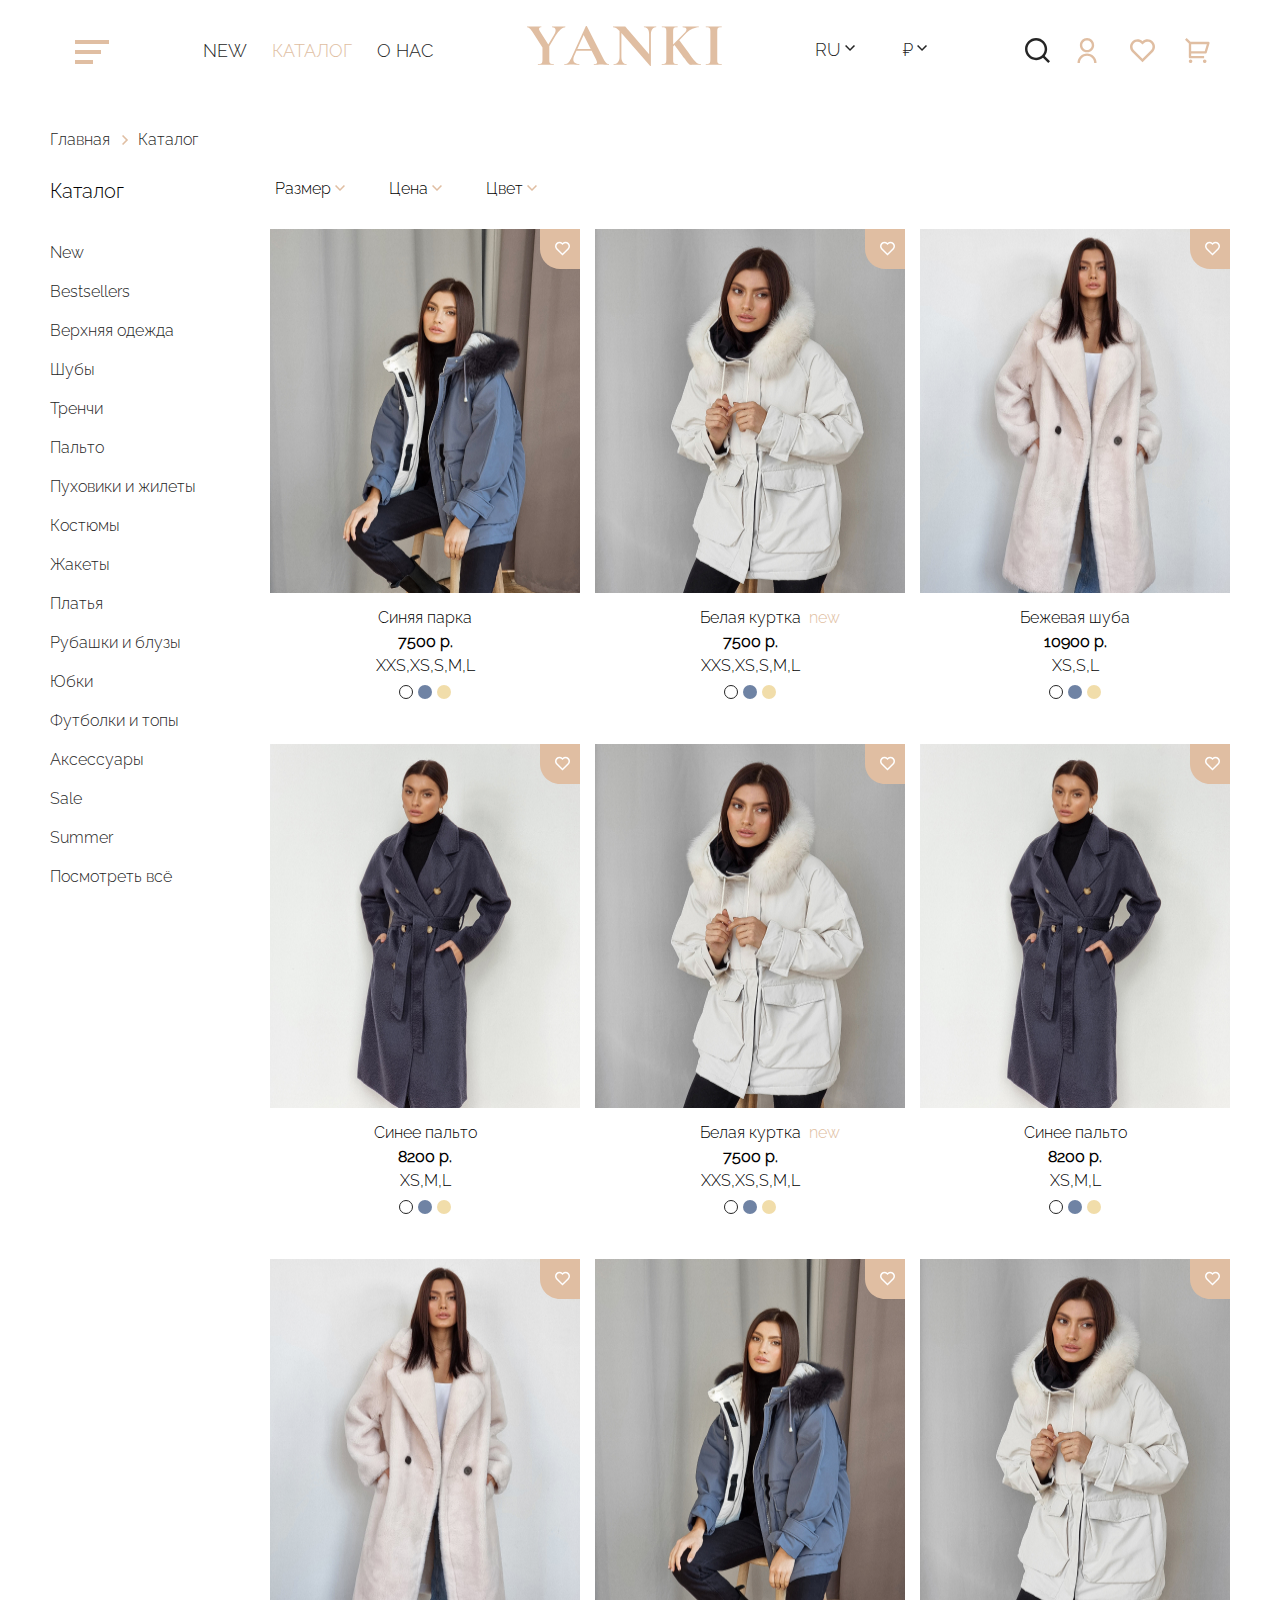
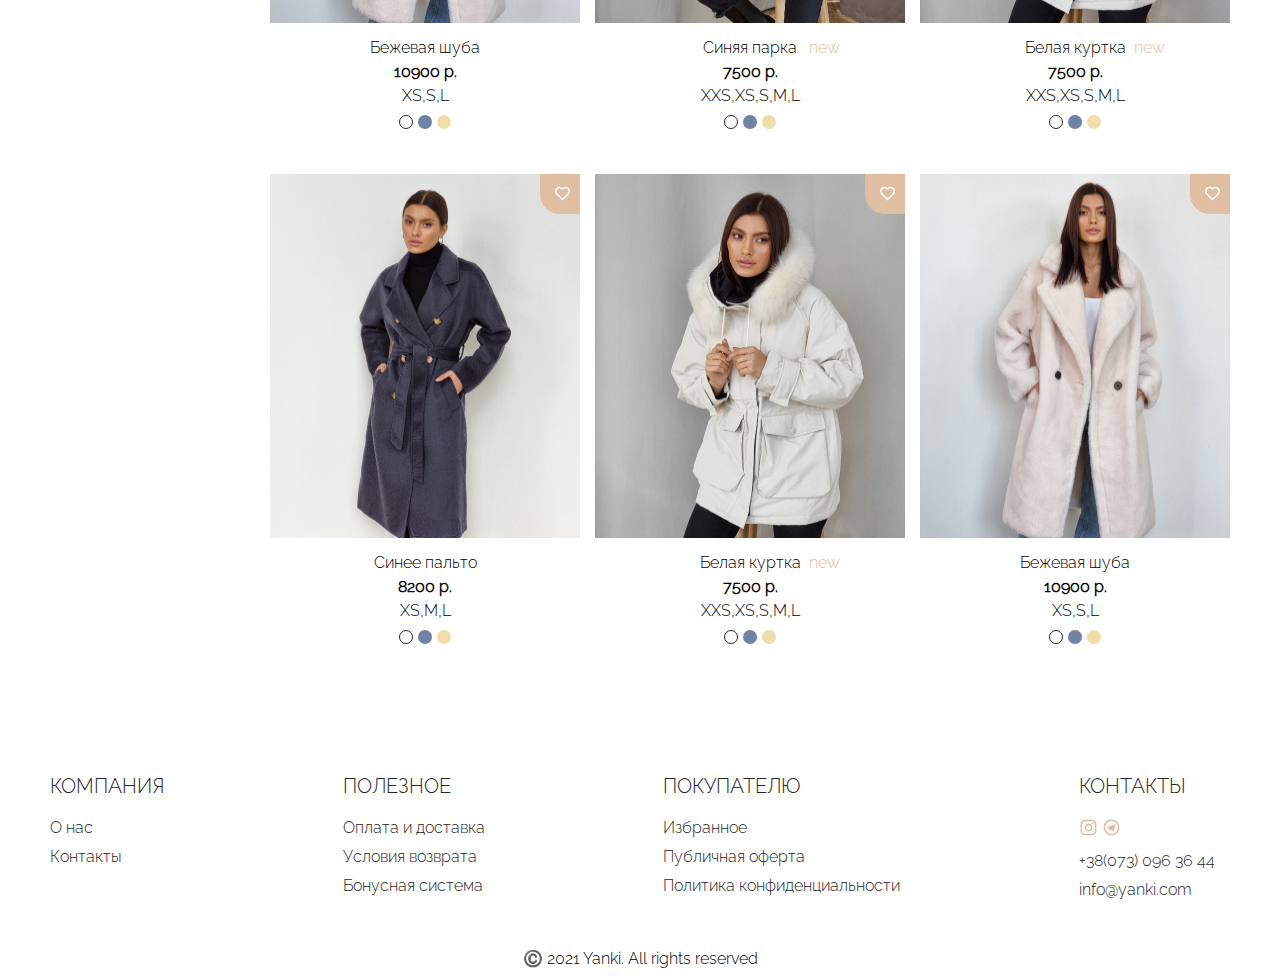
==== commit cb0d18bb: "version14" ====
--- a/catalog.html
+++ b/catalog.html
@@ -72,7 +72,7 @@
                             <a href="">О НАС</a>
                         </li>                                                          
                         <li class="header__menu-big-item header__catalog-menu-big-item">
-                            <a href="">ОПЛАТА И ДОСТАВКА</a>
+                            <a href="info/oplata_i_dostavka.html">ОПЛАТА И ДОСТАВКА</a>
                         </li>
                         <li class="header__menu-big-item header__catalog-menu-big-item">
                             <a href="info/obmen_i_vosvrat.html">УСЛОВИЯ ВОЗВРАТА</a>
@@ -350,7 +350,7 @@
                         </div>
                     </div>
                     <div class="footer__content footer__help-content">
-                        <a href="" class="footer__col-item footer__user-info-item">Оплата и доставка</a>
+                        <a href="info/oplata_i_dostavka.html" class="footer__col-item footer__user-info-item">Оплата и доставка</a>
                         <a href="info/obmen_i_vosvrat.html" class="footer__col-item footer__user-info-item">Условия возврата</a>
                         <a href="" class="footer__col-item footer__user-info-item">Бонусная система</a>
                     </div>                        
--- a/styles/style.css
+++ b/styles/style.css
@@ -88,17 +88,12 @@
   padding: 0 150px;
 }
 
-@media (max-width: 1300px) {
+@media (max-width: 1350px) {
   .wrapper {
     padding: 0 50px;
   }
 }
-@media (max-width: 1000px) {
-  .wrapper {
-    padding: 0 50px;
-  }
-}
-@media (max-width: 700px) {
+@media (max-width: 1050px) {
   .wrapper {
     padding: 0 20px;
   }
@@ -106,7 +101,7 @@
 .breadcrumbs {
   display: flex;
   align-items: center;
-  max-width: 1140px;
+  max-width: 1440px;
   margin: 0 auto;
   padding: 30px 0;
 }
@@ -362,6 +357,119 @@
   background-size: cover;
 }
 
+.delivery {
+  text-align: left;
+  padding: 0 0 279px 0;
+}
+.delivery__title {
+  font-weight: 300;
+  font-size: 1.25rem;
+  margin-bottom: 20px;
+}
+.delivery__columns {
+  display: grid;
+  grid-template-columns: 1fr 1fr;
+  gap: 40px;
+  margin-bottom: 20px;
+}
+.delivery__column-title {
+  margin-bottom: 10px;
+}
+.delivery__column-item {
+  list-style: none;
+  position: relative;
+  padding: 0 0 0 10px;
+}
+.delivery__column-item:not(:last-of-type) {
+  margin-bottom: 5px;
+}
+.delivery__column-item::before {
+  content: "";
+  position: absolute;
+  display: block;
+  width: 3px;
+  height: 3px;
+  background-color: var(--color4);
+  bottom: 7px;
+  left: 0;
+  border-radius: 2px;
+}
+.delivery__text {
+  margin-bottom: 25px;
+}
+.delivery__content {
+  display: grid;
+  grid-template-columns: 1fr 1fr 1fr;
+  gap: 40px;
+}
+.delivery__content-item {
+  padding-left: 60px;
+}
+.delivery__content-item:nth-of-type(1) {
+  position: relative;
+}
+.delivery__content-item:nth-of-type(1)::before {
+  content: "";
+  position: absolute;
+  display: block;
+  background-image: url(../icons/oplata_i_dostavka/1.svg);
+  background-repeat: no-repeat;
+  width: 50px;
+  height: 50px;
+  left: 0;
+}
+.delivery__content-item:nth-of-type(2) {
+  position: relative;
+}
+.delivery__content-item:nth-of-type(2)::before {
+  content: "";
+  position: absolute;
+  display: block;
+  background-image: url(../icons/oplata_i_dostavka/2.svg);
+  background-repeat: no-repeat;
+  width: 50px;
+  height: 50px;
+  left: 0;
+}
+.delivery__content-item:nth-of-type(3) {
+  position: relative;
+}
+.delivery__content-item:nth-of-type(3)::before {
+  content: "";
+  position: absolute;
+  display: block;
+  background-image: url(../icons/oplata_i_dostavka/3.svg);
+  background-repeat: no-repeat;
+  width: 50px;
+  height: 50px;
+  left: 0;
+}
+
+@media (max-width: 900px) {
+  .delivery {
+    padding-bottom: 100px;
+  }
+  .delivery__content {
+    display: grid;
+    grid-template-columns: 1fr 1fr;
+  }
+}
+@media (max-width: 600px) {
+  .delivery {
+    padding-bottom: 60px;
+  }
+  .delivery__content {
+    display: flex;
+    flex-direction: column;
+    justify-content: center;
+    align-items: center;
+  }
+  .delivery__columns {
+    display: grid;
+    grid-template-columns: 1fr;
+    gap: 20px;
+  }
+}
 .dropdown__lang {
   margin-right: 43px;
   position: relative;
@@ -923,15 +1031,15 @@
 }
 
 .header.open .header__menu-big {
-  transform: translateY(170px);
-}
-
-@media (max-width: 1200px) {
+  transform: translateY(200px);
+}
+
+@media (max-width: 1350px) {
   .header {
     padding: 24px 50px;
   }
 }
-@media (max-width: 900px) {
+@media (max-width: 1050px) {
   .header {
     padding: 18px 20px;
   }
@@ -1156,6 +1264,7 @@
 
 @media (max-width: 900px) {
   .return__content {
+    padding-bottom: 100px;
     display: grid;
     grid-template-columns: 1fr 1fr 1fr;
     row-gap: 60px;
@@ -1163,6 +1272,7 @@
 }
 @media (max-width: 600px) {
   .return__content {
+    padding-bottom: 60px;
     display: flex;
     flex-direction: column;
     justify-content: center;
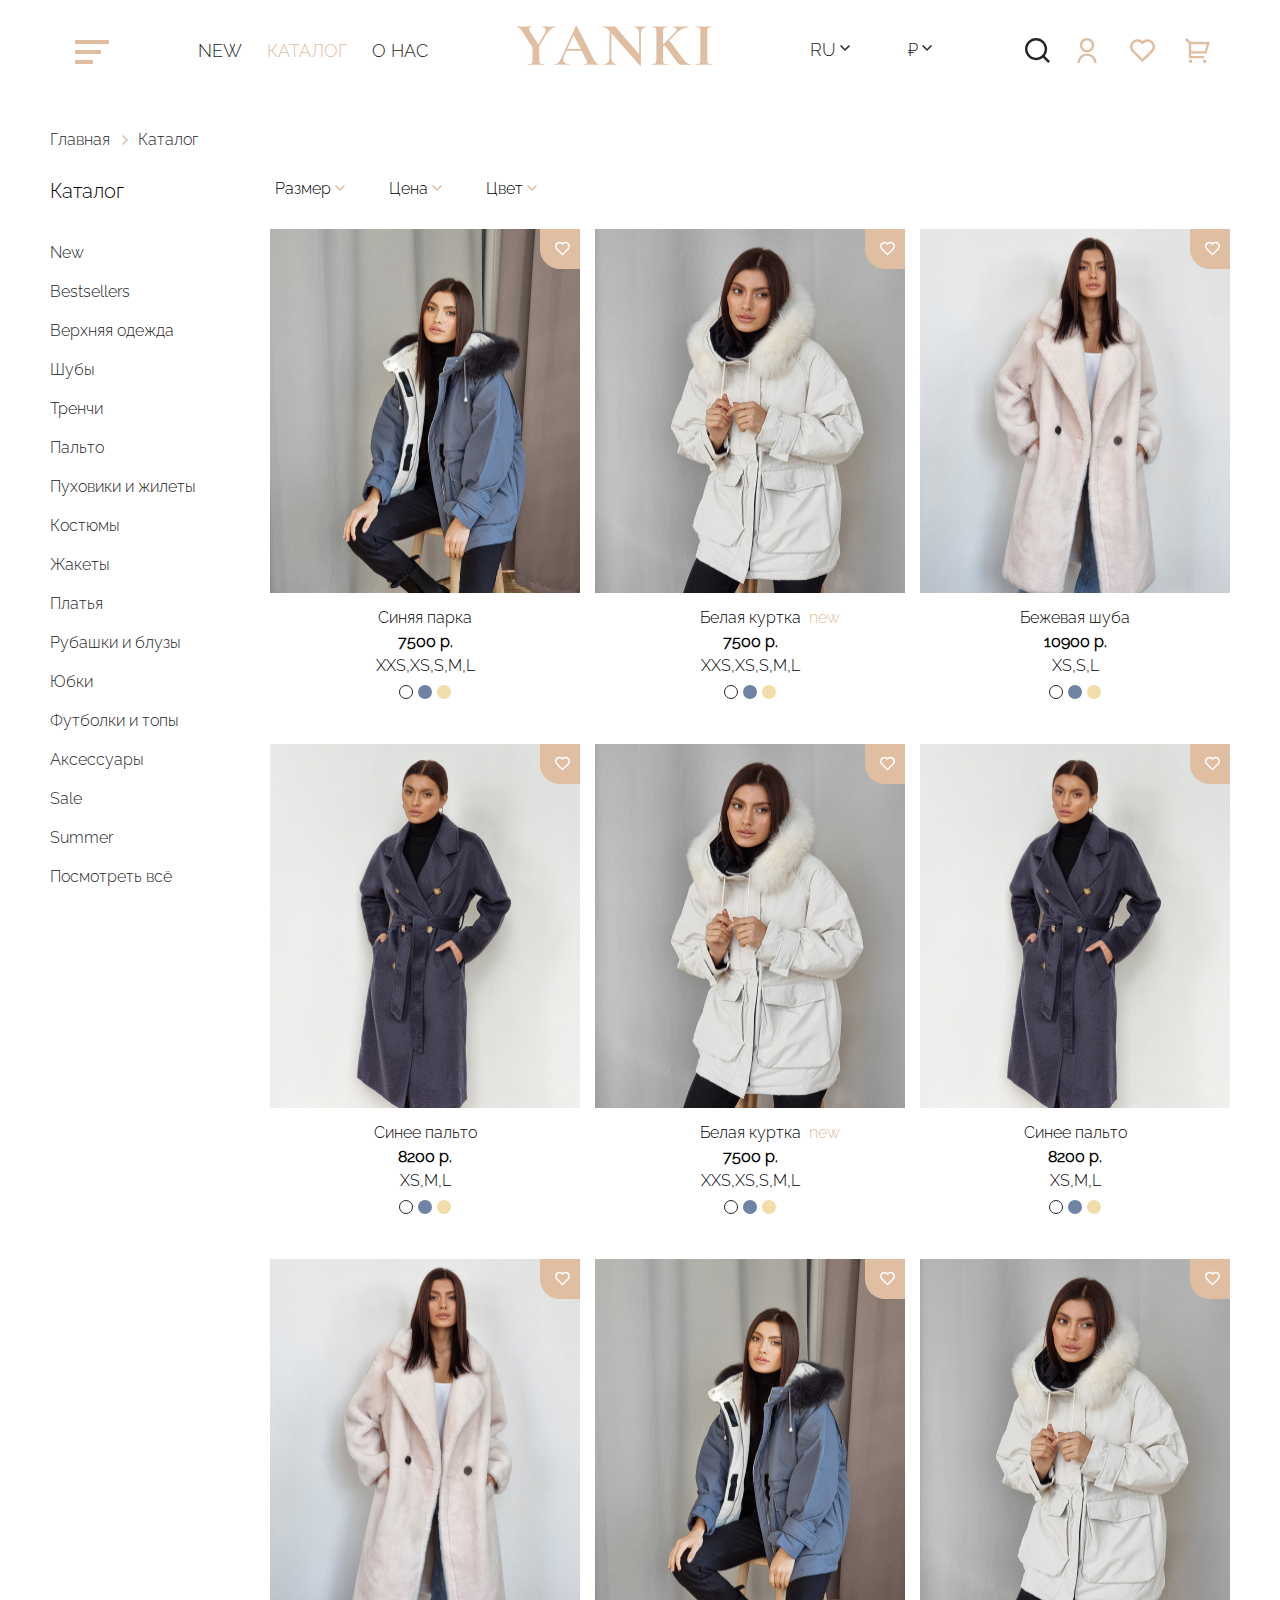
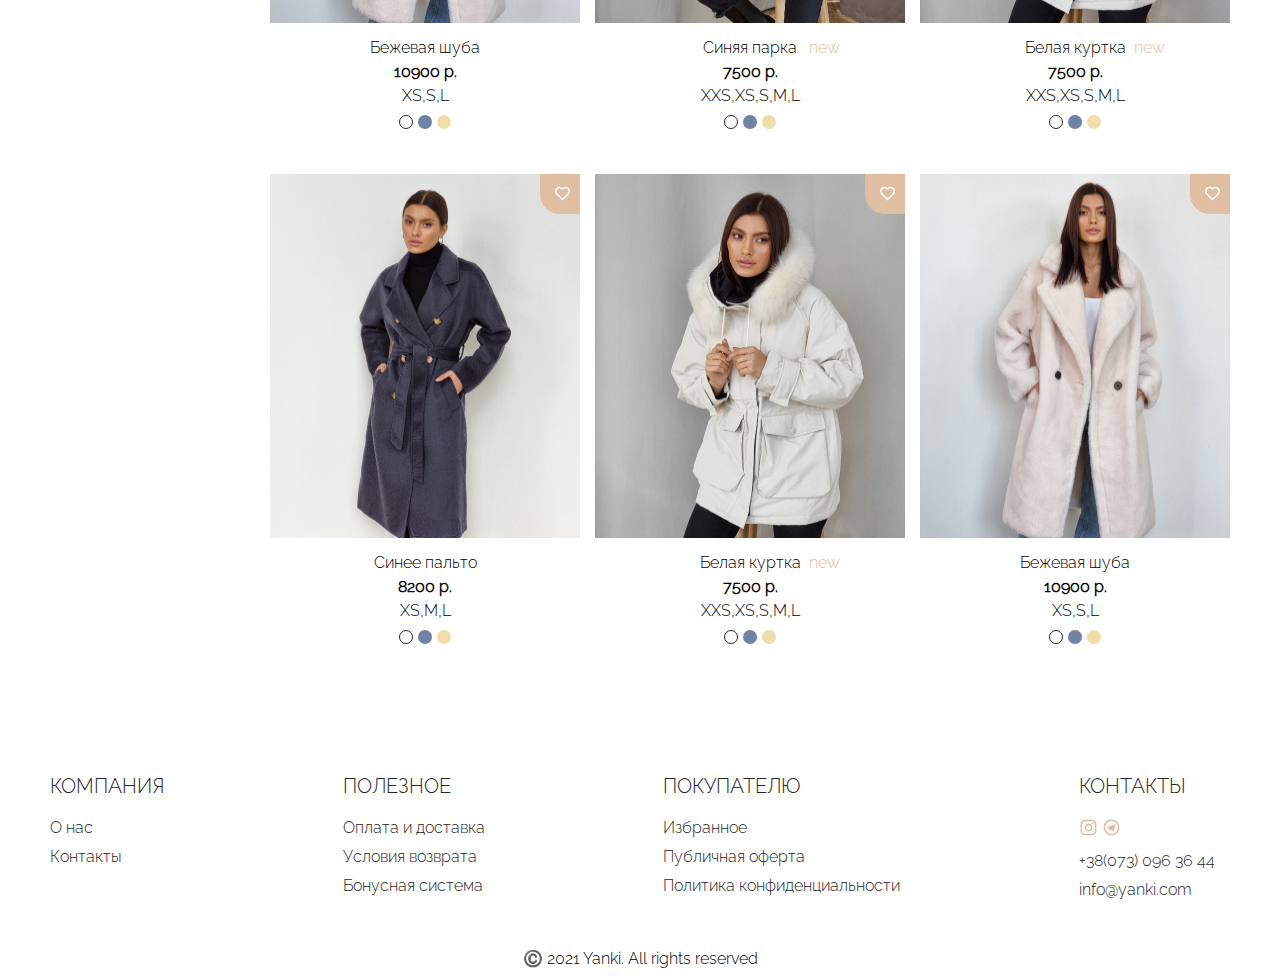
==== commit dae2d367: "edited" ====
--- a/catalog.html
+++ b/catalog.html
@@ -122,14 +122,8 @@
                     </div>
                 </div>
                 <div class="header__logo logo">
-                    <a href="index.html">
-                        <svg width="195" height="40" viewBox="0 0 195 40" fill="none" xmlns="http://www.w3.org/2000/svg">
-                            <path d="M38.26 0.42989C38.3419 0.42989 38.3828 0.552714 38.3828 0.798363C38.3828 1.04401 38.3419 1.16684 38.26 1.16684C36.9908 1.16684 35.435 1.9652 33.5926 3.56193C31.7503 5.11771 30.1126 7.08291 28.6796 9.45752L22.2927 20.1433V33.8383C22.2927 35.1075 22.3951 36.0287 22.5998 36.6018C22.8045 37.175 23.1935 37.564 23.7666 37.7687C24.3808 37.9734 25.3429 38.0757 26.653 38.0757C26.7758 38.0757 26.8373 38.1986 26.8373 38.4442C26.8373 38.6899 26.7758 38.8127 26.653 38.8127C25.3019 38.8127 24.2375 38.7922 23.4596 38.7513L18.8536 38.6899L14.3091 38.7513C13.4903 38.7922 12.3849 38.8127 10.9928 38.8127C10.911 38.8127 10.87 38.6899 10.87 38.4442C10.87 38.1986 10.911 38.0757 10.9928 38.0757C12.303 38.0757 13.2651 37.9734 13.8792 37.7687C14.4933 37.564 14.9028 37.175 15.1075 36.6018C15.3531 35.9877 15.4759 35.0665 15.4759 33.8383V21.433L6.50972 7.49232C4.99488 5.11771 3.72569 3.48004 2.70215 2.57933C1.71955 1.63767 0.880246 1.16684 0.184238 1.16684C0.0614125 1.16684 0 1.04401 0 0.798363C0 0.552714 0.0614125 0.42989 0.184238 0.42989L2.08802 0.491302C2.98874 0.573184 3.62334 0.614124 3.99181 0.614124C5.42477 0.614124 7.49232 0.573184 10.1945 0.491302L14.2477 0.42989C14.3296 0.42989 14.3705 0.552714 14.3705 0.798363C14.3705 1.04401 14.3296 1.16684 14.2477 1.16684C13.5517 1.16684 12.999 1.3306 12.5896 1.65814C12.2211 1.98567 12.0368 2.41556 12.0368 2.9478C12.0368 3.60287 12.3234 4.38076 12.8966 5.28148L21.3101 18.5466L26.9601 8.90481C28.0655 7.06244 28.6182 5.48619 28.6182 4.17605C28.6182 3.19345 28.3112 2.4565 27.697 1.9652C27.1238 1.43296 26.2845 1.16684 25.1791 1.16684C25.0563 1.16684 24.9949 1.04401 24.9949 0.798363C24.9949 0.552714 25.0563 0.42989 25.1791 0.42989L28.434 0.491302C30.3173 0.573184 31.9959 0.614124 33.4698 0.614124C34.1658 0.614124 35.0051 0.573184 35.9877 0.491302L38.26 0.42989Z" fill="#E0BEA2"/>
-                            <path d="M81.765 38.0757C81.9697 38.0757 82.072 38.1986 82.072 38.4442C82.072 38.6899 81.9697 38.8127 81.765 38.8127C80.9461 38.8127 79.6769 38.7718 77.9574 38.6899C76.156 38.608 74.8663 38.567 74.0884 38.567C73.0649 38.567 71.8161 38.608 70.3422 38.6899C68.9502 38.7718 67.8448 38.8127 67.026 38.8127C66.8622 38.8127 66.7803 38.6899 66.7803 38.4442C66.7803 38.1986 66.8622 38.0757 67.026 38.0757C68.0905 38.0757 68.8479 37.9734 69.2982 37.7687C69.7895 37.523 70.0352 37.1136 70.0352 36.5404C70.0352 35.8444 69.6258 34.6776 68.8069 33.0399L64.6309 24.7492H49.5234L47.1283 30.0921C46.5961 31.2794 46.33 32.3849 46.33 33.4084C46.33 34.8823 46.8417 36.0287 47.8653 36.8475C48.9298 37.6663 50.3422 38.0757 52.1027 38.0757C52.3074 38.0757 52.4098 38.1986 52.4098 38.4442C52.4098 38.6899 52.3074 38.8127 52.1027 38.8127C51.3658 38.8127 50.3013 38.7718 48.9093 38.6899C47.3535 38.608 46.0024 38.567 44.8561 38.567C43.7506 38.567 42.42 38.608 40.8643 38.6899C39.4722 38.7718 38.3463 38.8127 37.4866 38.8127C37.3228 38.8127 37.2409 38.6899 37.2409 38.4442C37.2409 38.1986 37.3228 38.0757 37.4866 38.0757C38.6329 38.0757 39.5951 37.8506 40.373 37.4002C41.1508 36.9089 41.9287 36.0696 42.7066 34.8823C43.4845 33.654 44.4057 31.8526 45.4702 29.478L58.7967 0.184239C58.8786 0.0614129 59.0628 0 59.3494 0C59.6769 0 59.8612 0.0614129 59.9021 0.184239L75.2552 30.3992C76.6882 33.306 77.8755 35.3122 78.8172 36.4176C79.7588 37.523 80.7414 38.0757 81.765 38.0757ZM50.3218 23.0297H63.7097L56.6473 9.02764L50.3218 23.0297Z" fill="#E0BEA2"/>
-                            <path d="M129.164 0.42989C129.246 0.42989 129.287 0.552714 129.287 0.798363C129.287 1.04401 129.246 1.16684 129.164 1.16684C127.527 1.16684 126.237 1.8219 125.295 3.13204C124.354 4.40123 123.883 6.12078 123.883 8.29069V39.7339C123.883 39.8567 123.781 39.9386 123.576 39.9795C123.412 40.0205 123.289 40 123.207 39.9181L94.4049 7.12385V31.0133C94.4049 33.1832 94.8553 34.9028 95.756 36.172C96.6567 37.4411 97.9054 38.0757 99.5021 38.0757C99.584 38.0757 99.625 38.1986 99.625 38.4442C99.625 38.6899 99.584 38.8127 99.5021 38.8127C98.3558 38.8127 97.4755 38.7922 96.8614 38.7513L93.5451 38.6899L89.7376 38.7513C89.0415 38.7922 88.0385 38.8127 86.7283 38.8127C86.6055 38.8127 86.5441 38.6899 86.5441 38.4442C86.5441 38.1986 86.6055 38.0757 86.7283 38.0757C88.5298 38.0757 89.9423 37.4411 90.9658 36.172C92.0303 34.9028 92.5625 33.1832 92.5625 31.0133V5.03582C91.2115 3.56192 90.0446 2.55885 89.062 2.02661C88.1204 1.45343 87.1378 1.16684 86.1142 1.16684C86.0323 1.16684 85.9914 1.04401 85.9914 0.798363C85.9914 0.552714 86.0323 0.42989 86.1142 0.42989L88.6935 0.491302C89.2258 0.532243 90.0037 0.552714 91.0272 0.552714L95.6946 0.491302C96.2678 0.450361 96.9638 0.42989 97.7826 0.42989C98.1101 0.42989 98.3558 0.511772 98.5195 0.675537C98.6833 0.839303 98.9699 1.18731 99.3793 1.71955C100.075 2.66121 100.567 3.2958 100.853 3.62334L122.102 28.1269V8.29069C122.102 6.07984 121.652 4.33982 120.751 3.07063C119.85 1.80143 118.601 1.16684 117.005 1.16684C116.923 1.16684 116.882 1.04401 116.882 0.798363C116.882 0.552714 116.923 0.42989 117.005 0.42989L119.645 0.491302C120.956 0.573184 122.061 0.614124 122.962 0.614124C123.781 0.614124 124.927 0.573184 126.401 0.491302L129.164 0.42989Z" fill="#E0BEA2"/>
-                            <path d="M173.771 38.0757C173.894 38.0757 173.956 38.1986 173.956 38.4442C173.956 38.6899 173.894 38.8127 173.771 38.8127H166.893C166.238 38.8127 165.685 38.8332 165.235 38.8741C164.785 38.9151 164.416 38.9355 164.13 38.9355C163.475 38.9355 162.901 38.7922 162.41 38.5056C161.96 38.1781 161.387 37.6049 160.691 36.7861C160.036 35.9673 158.848 34.391 157.129 32.0573C156.924 31.7707 156.678 31.4637 156.392 31.1361C156.146 30.7677 155.859 30.3582 155.532 29.9079L147.487 19.0993L146.136 20.4504V33.8383C146.136 35.1075 146.238 36.0287 146.443 36.6018C146.648 37.175 147.037 37.564 147.61 37.7687C148.224 37.9734 149.186 38.0757 150.496 38.0757C150.66 38.0757 150.742 38.1986 150.742 38.4442C150.742 38.6899 150.66 38.8127 150.496 38.8127C149.145 38.8127 148.081 38.7922 147.303 38.7513L142.697 38.6899L138.152 38.7513C137.333 38.7922 136.228 38.8127 134.836 38.8127C134.754 38.8127 134.713 38.6899 134.713 38.4442C134.713 38.1986 134.754 38.0757 134.836 38.0757C136.146 38.0757 137.108 37.9734 137.722 37.7687C138.336 37.564 138.746 37.175 138.951 36.6018C139.196 35.9877 139.319 35.0665 139.319 33.8383V5.4043C139.319 4.17605 139.196 3.27534 138.951 2.70215C138.746 2.12897 138.336 1.74002 137.722 1.53531C137.149 1.28966 136.228 1.16684 134.959 1.16684C134.836 1.16684 134.775 1.04401 134.775 0.798363C134.775 0.552714 134.836 0.42989 134.959 0.42989L138.214 0.491302C140.097 0.573184 141.591 0.614124 142.697 0.614124C143.925 0.614124 145.481 0.573184 147.364 0.491302L150.496 0.42989C150.619 0.42989 150.68 0.552714 150.68 0.798363C150.68 1.04401 150.619 1.16684 150.496 1.16684C149.227 1.16684 148.285 1.28966 147.671 1.53531C147.098 1.78096 146.689 2.21085 146.443 2.82497C146.238 3.39816 146.136 4.29887 146.136 5.52712V18.5466L157.681 6.75538C158.869 5.56807 159.462 4.48311 159.462 3.50051C159.462 2.76356 159.135 2.19038 158.48 1.78096C157.825 1.37155 156.903 1.16684 155.716 1.16684C155.593 1.16684 155.532 1.04401 155.532 0.798363C155.532 0.552714 155.593 0.42989 155.716 0.42989L158.603 0.491302C160.404 0.573184 162.083 0.614124 163.638 0.614124C165.317 0.614124 167.057 0.573184 168.858 0.491302L171.622 0.42989C171.745 0.42989 171.806 0.552714 171.806 0.798363C171.806 1.04401 171.745 1.16684 171.622 1.16684C169.739 1.16684 167.671 1.71955 165.419 2.82497C163.168 3.88946 161.12 5.32242 159.278 7.12385L152.338 14.1863L161.428 26.4688C164.089 30.2764 166.074 32.9785 167.385 34.5752C168.736 36.131 169.821 37.1136 170.639 37.523C171.458 37.8915 172.502 38.0757 173.771 38.0757Z" fill="#E0BEA2"/>
-                            <path d="M190.247 33.8383C190.247 35.1075 190.349 36.0287 190.554 36.6018C190.759 37.175 191.147 37.564 191.721 37.7687C192.335 37.9734 193.297 38.0757 194.607 38.0757C194.73 38.0757 194.791 38.1986 194.791 38.4442C194.791 38.6899 194.73 38.8127 194.607 38.8127C193.256 38.8127 192.191 38.7922 191.414 38.7513L186.746 38.6899L182.202 38.7513C181.383 38.7922 180.277 38.8127 178.885 38.8127C178.804 38.8127 178.763 38.6899 178.763 38.4442C178.763 38.1986 178.804 38.0757 178.885 38.0757C180.196 38.0757 181.158 37.9734 181.772 37.7687C182.386 37.564 182.795 37.175 183 36.6018C183.246 35.9877 183.369 35.0665 183.369 33.8383V5.4043C183.369 4.17605 183.246 3.27534 183 2.70215C182.795 2.12897 182.386 1.74002 181.772 1.53531C181.158 1.28966 180.196 1.16684 178.885 1.16684C178.804 1.16684 178.763 1.04401 178.763 0.798363C178.763 0.552714 178.804 0.42989 178.885 0.42989L182.202 0.491302C184.085 0.573184 185.6 0.614124 186.746 0.614124C188.015 0.614124 189.592 0.573184 191.475 0.491302L194.607 0.42989C194.73 0.42989 194.791 0.552714 194.791 0.798363C194.791 1.04401 194.73 1.16684 194.607 1.16684C193.338 1.16684 192.396 1.28966 191.782 1.53531C191.168 1.78096 190.759 2.21085 190.554 2.82497C190.349 3.39816 190.247 4.29887 190.247 5.52712V33.8383Z" fill="#E0BEA2"/>
-                            </svg>                            
+                    <a href="index.html" class="header__logo-color">
+                        <img src="/img/logo.jpg" alt="">                          
                     </a>
                 </div>
                 <div class="header__dropdown dropdown header__inactive">
--- a/styles/style.css
+++ b/styles/style.css
@@ -417,6 +417,7 @@
   width: 50px;
   height: 50px;
   left: 0;
+  top: calc(50% - 30px);
 }
 .delivery__content-item:nth-of-type(2) {
   position: relative;
@@ -430,6 +431,7 @@
   width: 50px;
   height: 50px;
   left: 0;
+  top: calc(50% - 30px);
 }
 .delivery__content-item:nth-of-type(3) {
   position: relative;
@@ -443,6 +445,7 @@
   width: 50px;
   height: 50px;
   left: 0;
+  top: calc(50% - 30px);
 }
 
 @media (max-width: 900px) {
@@ -887,6 +890,7 @@
 }
 .header__catalog-currency-btn {
   color: var(--color4) !important;
+  padding-left: 10px;
 }
 .header__nav-catalog {
   color: var(--color3) !important;
@@ -1045,6 +1049,13 @@
   }
 }
 @media (max-width: 800px) {
+  .header__logo {
+    display: block;
+  }
+  .header__logo img {
+    width: 100%;
+    height: 100%;
+  }
   .header__hidden {
     display: none;
   }
@@ -1189,7 +1200,7 @@
   width: 30px;
   height: 30px;
   top: -40px;
-  right: calc(50% - 20px);
+  right: calc(50% - 10px);
 }
 .return__item:nth-of-type(2) {
   position: relative;
@@ -1203,7 +1214,7 @@
   width: 30px;
   height: 30px;
   top: -40px;
-  right: calc(50% - 20px);
+  right: calc(50% - 10px);
 }
 .return__item:nth-of-type(3) {
   position: relative;
@@ -1217,7 +1228,7 @@
   width: 30px;
   height: 30px;
   top: -40px;
-  right: calc(50% - 20px);
+  right: calc(50% - 10px);
 }
 .return__item:nth-of-type(4) {
   position: relative;
@@ -1231,7 +1242,7 @@
   width: 30px;
   height: 30px;
   top: -40px;
-  right: calc(50% - 20px);
+  right: calc(50% - 10px);
 }
 .return__item:nth-of-type(5) {
   position: relative;
@@ -1245,7 +1256,7 @@
   width: 30px;
   height: 30px;
   top: -40px;
-  right: calc(50% - 20px);
+  right: calc(50% - 10px);
 }
 .return__item:nth-of-type(6) {
   position: relative;
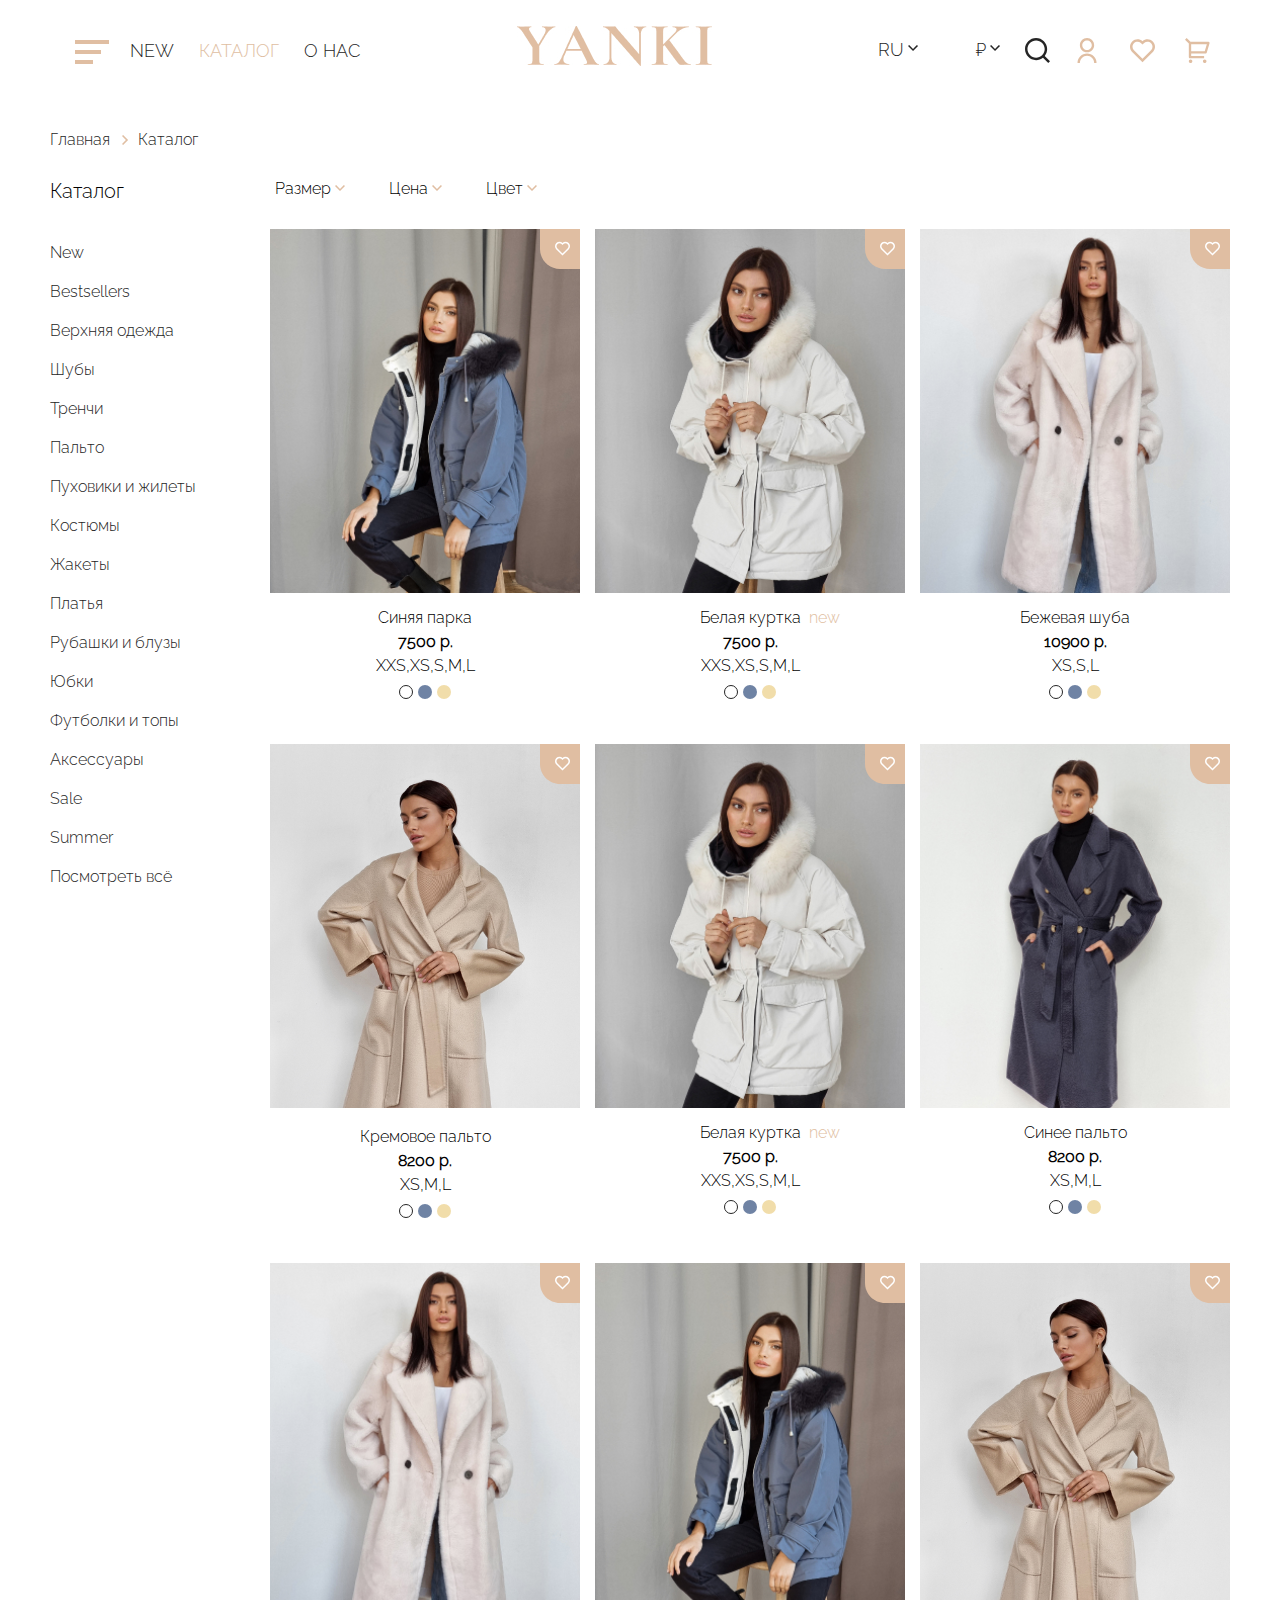
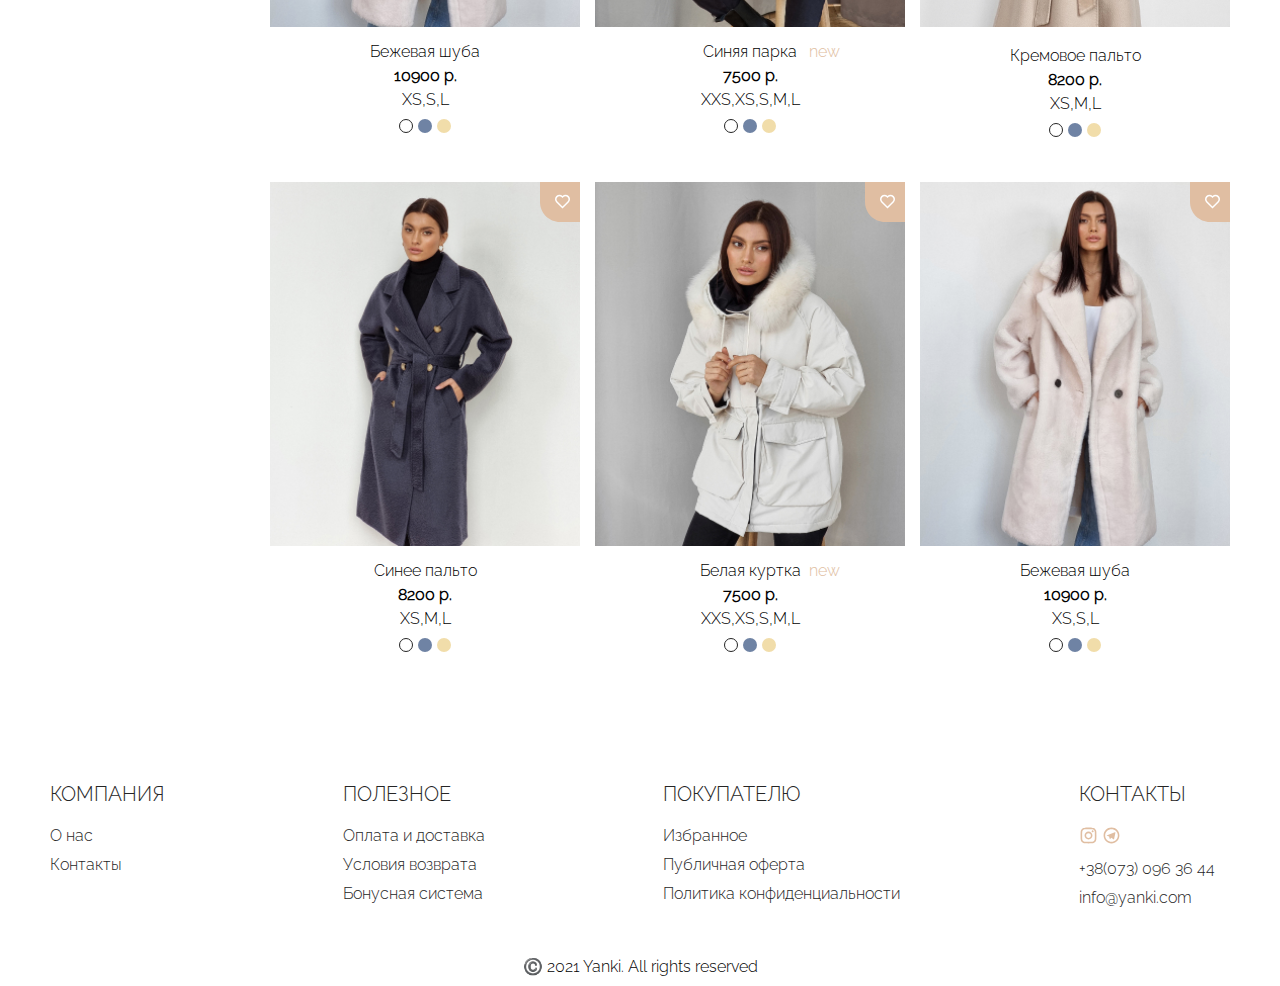
==== commit 96bb23dd: "edited" ====
--- a/catalog.html
+++ b/catalog.html
@@ -25,7 +25,7 @@
                         <li class="header__menu-big-item header__hid">
                             <div class="header__hid header__srch"> 
                                 <div class="">
-                                    <input type="search" id="search-input" class="header__menu-search " placeholder="Введите ваш запрос">
+                                    <input type="search" id="search-input" class="header__menu-search" placeholder="Введите ваш запрос">
                                     <div class="header__menu-search-icon">
                                         <svg width="20" height="20" viewBox="0 0 20 20" fill="none" xmlns="http://www.w3.org/2000/svg">
                                             <g clip-path="url(#clip0_443_88)">
@@ -72,10 +72,10 @@
                             <a href="">О НАС</a>
                         </li>                                                          
                         <li class="header__menu-big-item header__catalog-menu-big-item">
-                            <a href="info/oplata_i_dostavka.html">ОПЛАТА И ДОСТАВКА</a>
+                            <a href="oplata_i_dostavka.html">ОПЛАТА И ДОСТАВКА</a>
                         </li>
                         <li class="header__menu-big-item header__catalog-menu-big-item">
-                            <a href="info/obmen_i_vosvrat.html">УСЛОВИЯ ВОЗВРАТА</a>
+                            <a href="obmen_i_vosvrat.html">УСЛОВИЯ ВОЗВРАТА</a>
                         </li>
                         <li class="header__menu-big-item header__catalog-menu-big-item">
                             <a href="#">КОНТАКТЫ</a>
@@ -123,7 +123,7 @@
                 </div>
                 <div class="header__logo logo">
                     <a href="index.html" class="header__logo-color">
-                        <img src="/img/logo.jpg" alt="">                          
+                        <img src="img/logo.jpg" alt="logo">                          
                     </a>
                 </div>
                 <div class="header__dropdown dropdown header__inactive">
@@ -159,7 +159,7 @@
                     </div>
                 </div>
                 <div class="header__user-nav">
-                    <a class="header__user-item--search header__hidden">
+                    <a class="header__user-item header__user-item--search header__hidden">
                         <img src="icons/search-burger.svg" alt="" class="header__user-search-icon">
                         <input type="search" id="search-input" class="header__user-search" placeholder="Введите ваш запрос">
                     </a>
@@ -280,7 +280,7 @@
                                         <div class="filters__colors-item">Оранжевый</div>
                                         <div class="filters__colors-item">Серый</div>
                                         <div class="filters__colors-item">Синий</div>
-                                        <div class="filters__colors-item">Желтый</div>
+                                        <div class="filters__colors-item">Меланж</div>
                                         <div class="filters__colors-item">Фиолетовый</div>
                                         <div class="filters__colors-item">Черный</div>
                                     </div>
@@ -309,6 +309,7 @@
                               </div>
                             </div>
                         </template>
+                        <p id="nothing-found">Ничего не найдено</p>
                     </div>
                 </div>
             </div>
@@ -344,8 +345,8 @@
                         </div>
                     </div>
                     <div class="footer__content footer__help-content">
-                        <a href="info/oplata_i_dostavka.html" class="footer__col-item footer__user-info-item">Оплата и доставка</a>
-                        <a href="info/obmen_i_vosvrat.html" class="footer__col-item footer__user-info-item">Условия возврата</a>
+                        <a href="oplata_i_dostavka.html" class="footer__col-item footer__user-info-item">Оплата и доставка</a>
+                        <a href="obmen_i_vosvrat.html" class="footer__col-item footer__user-info-item">Условия возврата</a>
                         <a href="" class="footer__col-item footer__user-info-item">Бонусная система</a>
                     </div>                        
                 </div>
--- a/styles/style.css
+++ b/styles/style.css
@@ -153,6 +153,9 @@
 .catalog-list__photo img {
   width: 100%;
   height: 100%;
+  max-height: 364px;
+  -o-object-fit: cover;
+     object-fit: cover;
 }
 .catalog-list__heart {
   position: absolute;
@@ -262,11 +265,11 @@
 }
 .category-slide__image img {
   max-width: 273.75px;
-  max-height: 450px;
+  max-height: 440px;
   height: 100%;
   width: 100%;
-  -o-object-fit: contain;
-     object-fit: contain;
+  -o-object-fit: cover;
+     object-fit: cover;
   -o-object-position: top;
      object-position: top;
 }
@@ -359,7 +362,7 @@
 
 .delivery {
   text-align: left;
-  padding: 0 0 279px 0;
+  padding: 0 0 160px 0;
 }
 .delivery__title {
   font-weight: 300;
@@ -518,6 +521,7 @@
 }
 .dropdown__currency {
   position: relative;
+  margin-right: 20px;
 }
 .dropdown__currency:hover .dropdown__currency-content {
   display: block;
@@ -905,6 +909,14 @@
   max-width: 1140px;
   margin: 0 auto;
 }
+.header__container {
+  display: flex;
+  justify-content: space-between;
+  align-items: center;
+}
+.header__logo {
+  margin: 0 auto;
+}
 .header__burger-btn {
   position: relative;
   width: 40px;
@@ -912,6 +924,9 @@
   border: none;
   background-color: transparent;
   cursor: pointer;
+}
+.header__burger-btn:first-child {
+  margin-right: 20px;
 }
 .header__menu-big-button {
   position: relative;
@@ -1048,6 +1063,17 @@
     padding: 18px 20px;
   }
 }
+@media (max-width: 850px) {
+  .header__nav-item:not(:last-child) {
+    margin-right: 10px;
+  }
+  .header__catalog-currency-btn {
+    padding: 0;
+  }
+  .header__logo {
+    padding-right: 15px;
+  }
+}
 @media (max-width: 800px) {
   .header__logo {
     display: block;
@@ -1068,6 +1094,7 @@
   .header__menu-big {
     flex-direction: column;
     transform: translateX(-800px);
+    visibility: hidden;
     top: 70px;
     background-color: var(--color1);
     padding: 0 20px;
@@ -1150,6 +1177,7 @@
   }
   .header.open .header__menu-big {
     transform: translateX(0);
+    visibility: visible;
   }
 }
 .logo {
@@ -1180,7 +1208,7 @@
   justify-content: space-between;
   text-align: center;
   width: 100%;
-  padding: 40px 0 270px 0;
+  padding: 40px 0 180px 0;
 }
 .return__item {
   max-width: 165px;
@@ -1270,7 +1298,7 @@
   width: 30px;
   height: 30px;
   top: -40px;
-  right: calc(50% - 20px);
+  right: 50%;
 }
 
 @media (max-width: 900px) {
@@ -1283,11 +1311,8 @@
 }
 @media (max-width: 600px) {
   .return__content {
-    padding-bottom: 60px;
-    display: flex;
-    flex-direction: column;
-    justify-content: center;
-    align-items: center;
+    grid-template-columns: 1fr;
+    justify-items: center;
   }
 }
 .shop-items {
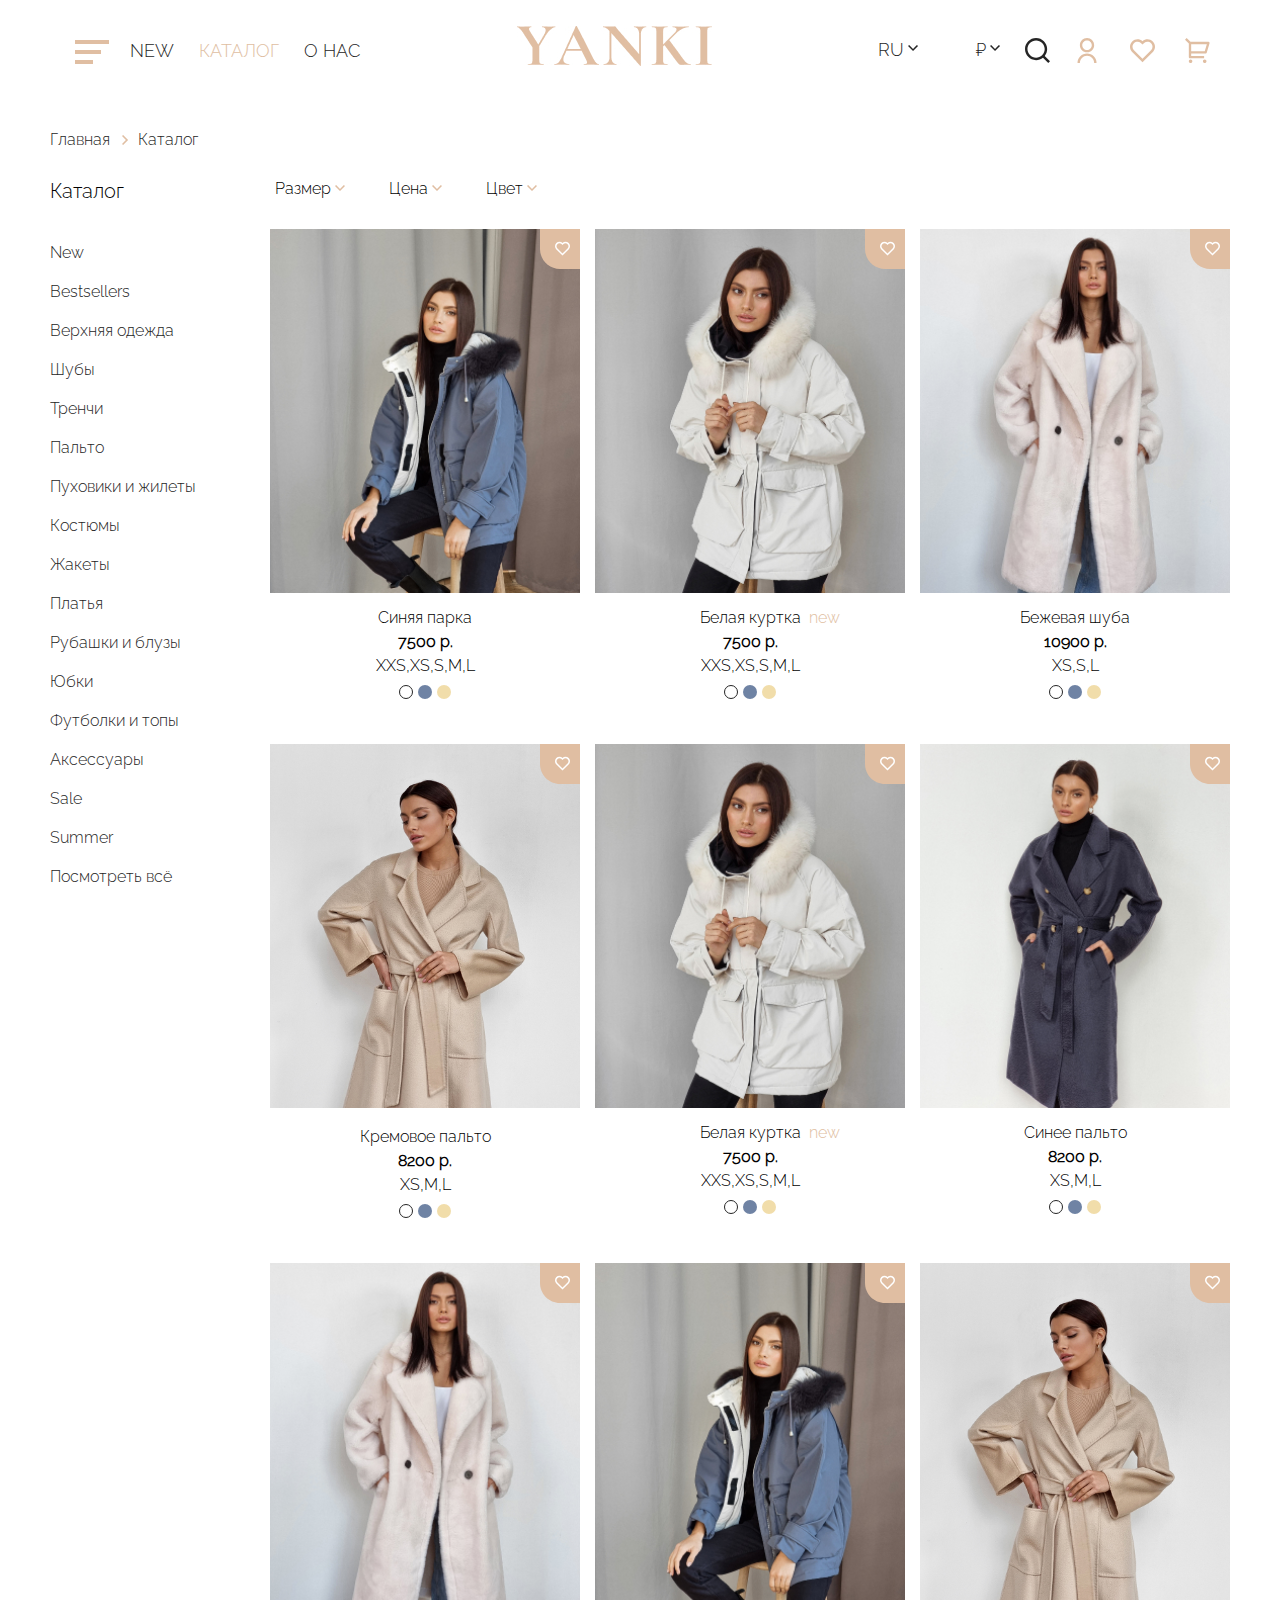
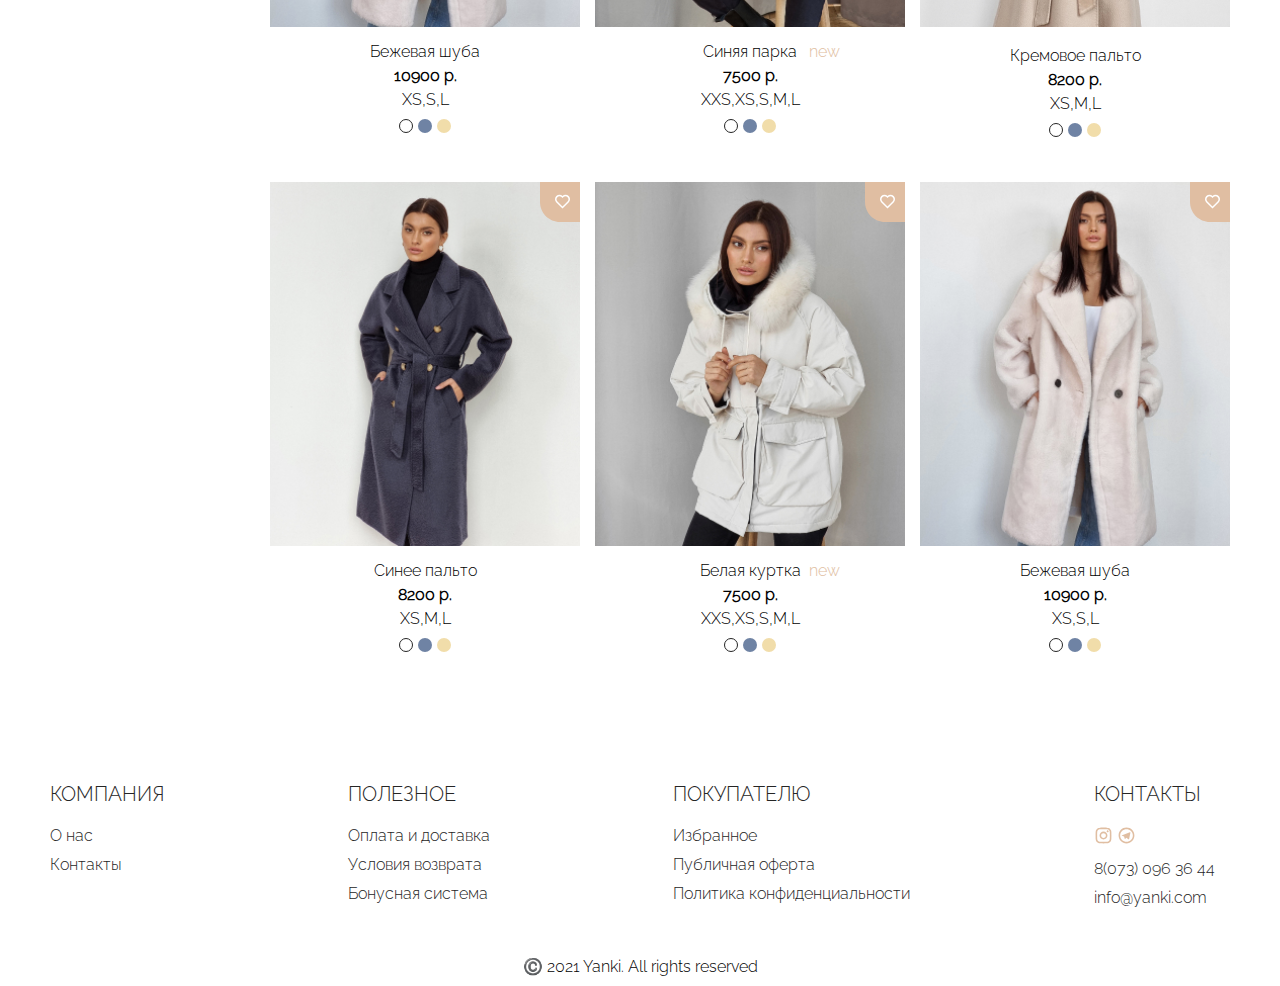
==== commit fd95925d: "edited" ====
--- a/catalog.html
+++ b/catalog.html
@@ -78,7 +78,7 @@
                             <a href="obmen_i_vosvrat.html">УСЛОВИЯ ВОЗВРАТА</a>
                         </li>
                         <li class="header__menu-big-item header__catalog-menu-big-item">
-                            <a href="#">КОНТАКТЫ</a>
+                            <a href="contacts.html">КОНТАКТЫ</a>
                         </li>
                          <li class="header__menu-big-item header__menu-socials header__hid">
                             <div class="header__menu-icons">
@@ -331,7 +331,7 @@
                     </div>
                     <div class="footer__content footer__company-content">
                         <a href="" class="footer__col-item footer__company-item">О нас</a>
-                        <a href="" class="footer__col-item footer__company-item">Контакты</a>
+                        <a href="contacts.html" class="footer__col-item footer__company-item">Контакты</a>
                     </div>
                 </div>
 
@@ -373,7 +373,7 @@
                         <a href="https://www.instagram.com/" class="footer__col-item footer__contacts-item"><img src="icons/instagram.svg" alt="instagram"></a>
                         <a href="https://web.telegram.org/z/" class="footer__col-item footer__contacts-item"><img src="icons/telegram.svg" alt="telegram"></a>
                     </div>
-                    <a href="tel:+380730963644" class="footer__col-item footer__contacts-item">+38(073) 096 36 44</a>
+                    <a href="tel:+380730963644" class="footer__col-item footer__contacts-item">8(073) 096 36 44</a>
                     <a href="mailto:info@yanki.com" class="footer__col-item footer__contacts-item">info@yanki.com</a>
                 </div>
             </div>
--- a/styles/style.css
+++ b/styles/style.css
@@ -139,6 +139,12 @@
   background-color: rgb(204, 168, 138);
 }
 
+@media (max-width: 600px) {
+  .button {
+    height: 40px;
+    margin-bottom: 15px;
+  }
+}
 .catalog-list__shop-item {
   max-width: 310px;
   display: flex;
@@ -354,6 +360,63 @@
     bottom: -150px;
   }
 }
+.contacts {
+  padding: 0 0 100px 0;
+  text-align: left;
+}
+.contacts a {
+  color: var(--color4);
+}
+.contacts__title {
+  font-weight: 300;
+  font-size: 1.25rem;
+  margin-bottom: 20px;
+}
+.contacts__content {
+  display: grid;
+  grid-template-columns: 1fr 1fr 1fr 1fr;
+  gap: 50px;
+}
+.contacts__heading {
+  font-weight: 300;
+  font-size: 1rem;
+  margin-bottom: 20px;
+}
+.contacts__socials {
+  display: flex;
+}
+.contacts__socials-item:nth-of-type(1) {
+  margin-right: 15px;
+}
+.contacts__number {
+  display: flex;
+  flex-direction: column;
+}
+.contacts__number-item:nth-of-type(1) {
+  margin-bottom: 20px;
+}
+
+@media (max-width: 680px) {
+  .contacts {
+    padding: 0 0 60px 0;
+  }
+  .contacts__content {
+    grid-template-columns: 1fr 1fr;
+    row-gap: 15px;
+    font-size: 0.9rem;
+  }
+  .contacts__heading {
+    font-size: 0.9rem;
+    margin-bottom: 15px;
+  }
+  .contacts__number-item:nth-of-type(1) {
+    margin-bottom: 15px;
+  }
+  .contacts__title {
+    font-size: 1.15rem;
+    margin-bottom: 15px;
+  }
+}
 .container-background {
   background-image: url(../img/banner.jpg);
   background-repeat: no-repeat;
@@ -562,6 +625,9 @@
 .dropdown__currency-item:first-child {
   margin-top: 6px;
 }
+.dropdown__menu-big-icon {
+  display: none;
+}
 
 @media screen and (max-width: 1200px) {
   .dropdown__lang {
@@ -571,6 +637,9 @@
 @media screen and (max-width: 800px) {
   .dropdown {
     margin-right: 10px;
+  }
+  .dropdown__currency-btn {
+    color: var(--color4);
   }
 }
 .filters {
@@ -847,6 +916,14 @@
     background-color: rgb(253, 251, 245);
   }
 }
+@media (max-width: 600px) {
+  .footer__col-heading {
+    font-size: 1.13rem;
+  }
+  .footer__col-item {
+    font-size: 1.13rem;
+  }
+}
 .form {
   display: flex;
   flex-direction: column;
@@ -874,9 +951,22 @@
   color: var(--color4);
 }
 
-@media screen and (max-width: 700px) {
+@media (max-width: 700px) {
   .form {
     padding: 0 20px;
+  }
+}
+@media (max-width: 600px) {
+  .form__heading {
+    margin-bottom: 30px;
+    font-size: 1.5rem;
+  }
+  .form__text-entry {
+    margin-bottom: 15px;
+    height: 40px;
+  }
+  .form__text {
+    font-size: 0.9rem;
   }
 }
 .header {
@@ -1179,6 +1269,9 @@
     transform: translateX(0);
     visibility: visible;
   }
+  .header.open .dropdown__menu-big-icon {
+    display: block;
+  }
 }
 .logo {
   font-size: 2.8rem;
@@ -1407,4 +1500,10 @@
 }
 .subscribe-form {
   padding: 0 0 100px 0;
+}
+
+@media (max-width: 600px) {
+  .subscribe-form {
+    padding: 0 0 60px 0;
+  }
 }/*# sourceMappingURL=style.css.map */